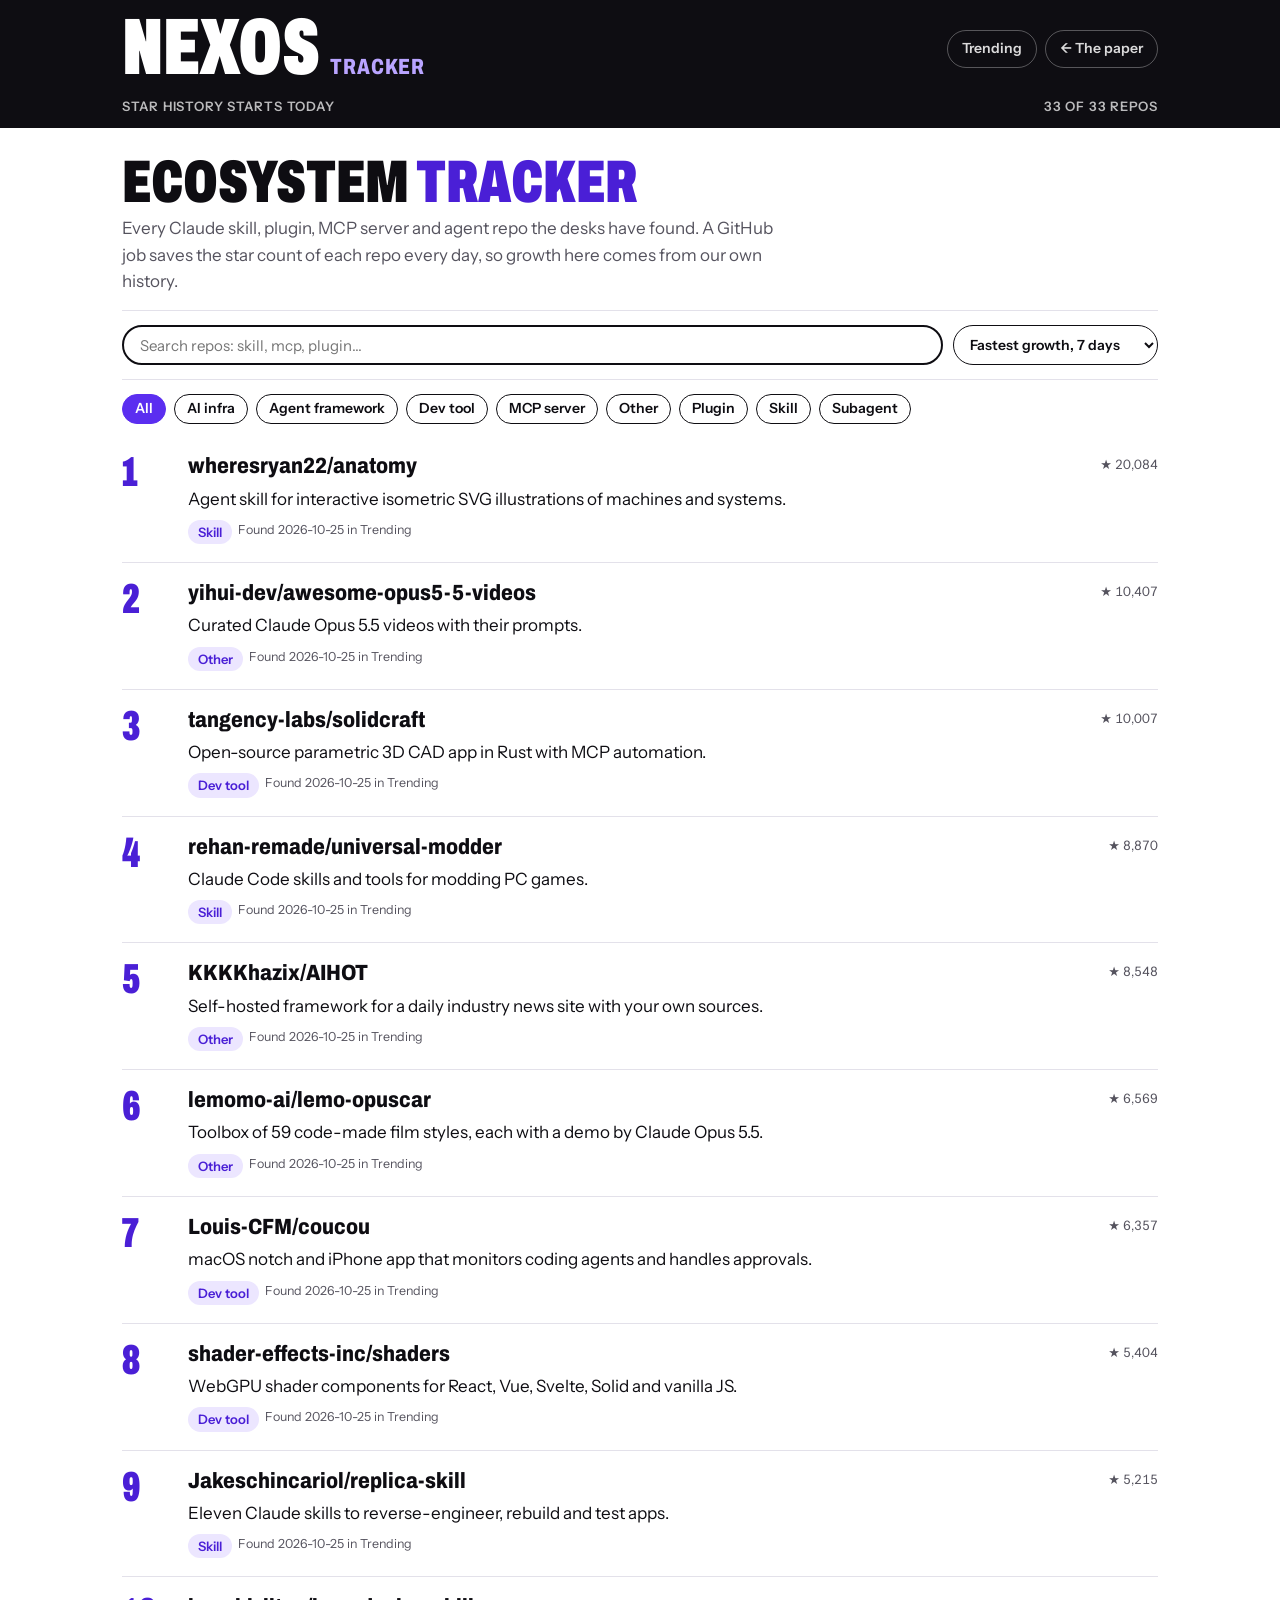
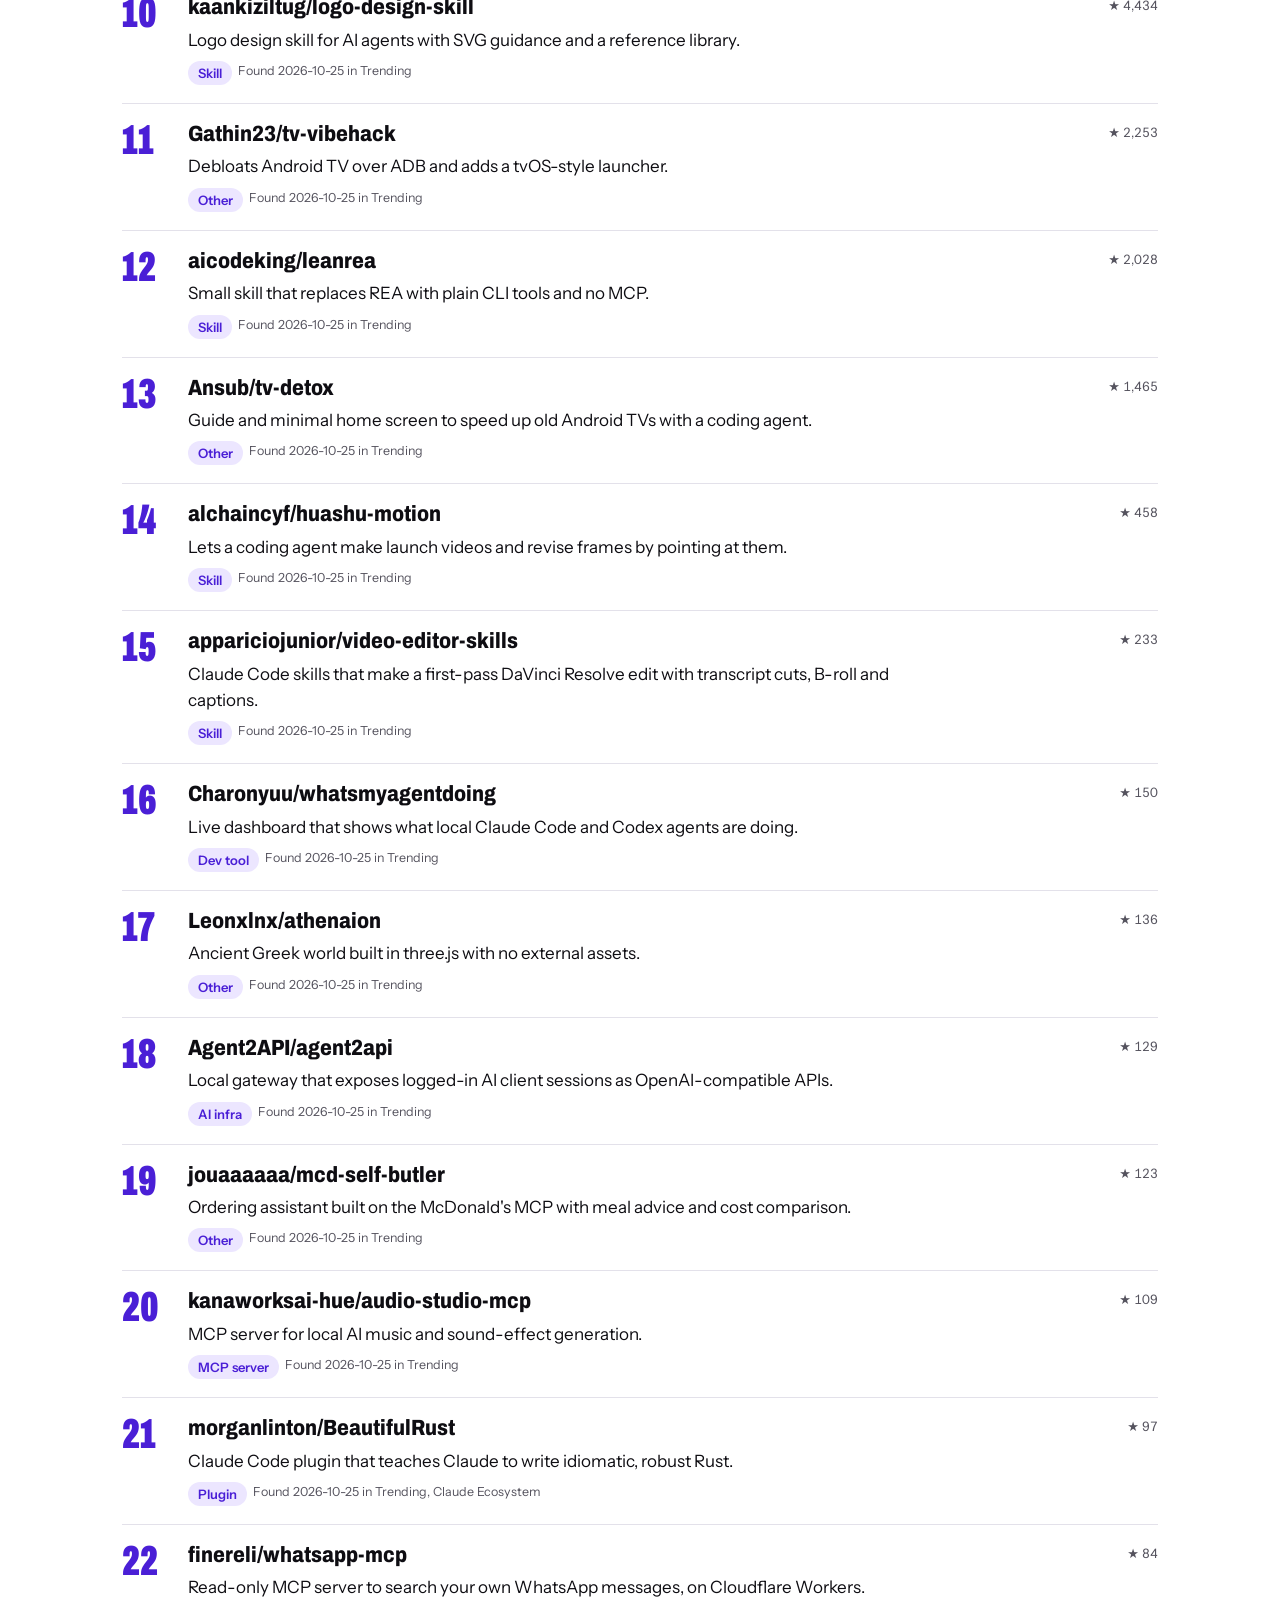
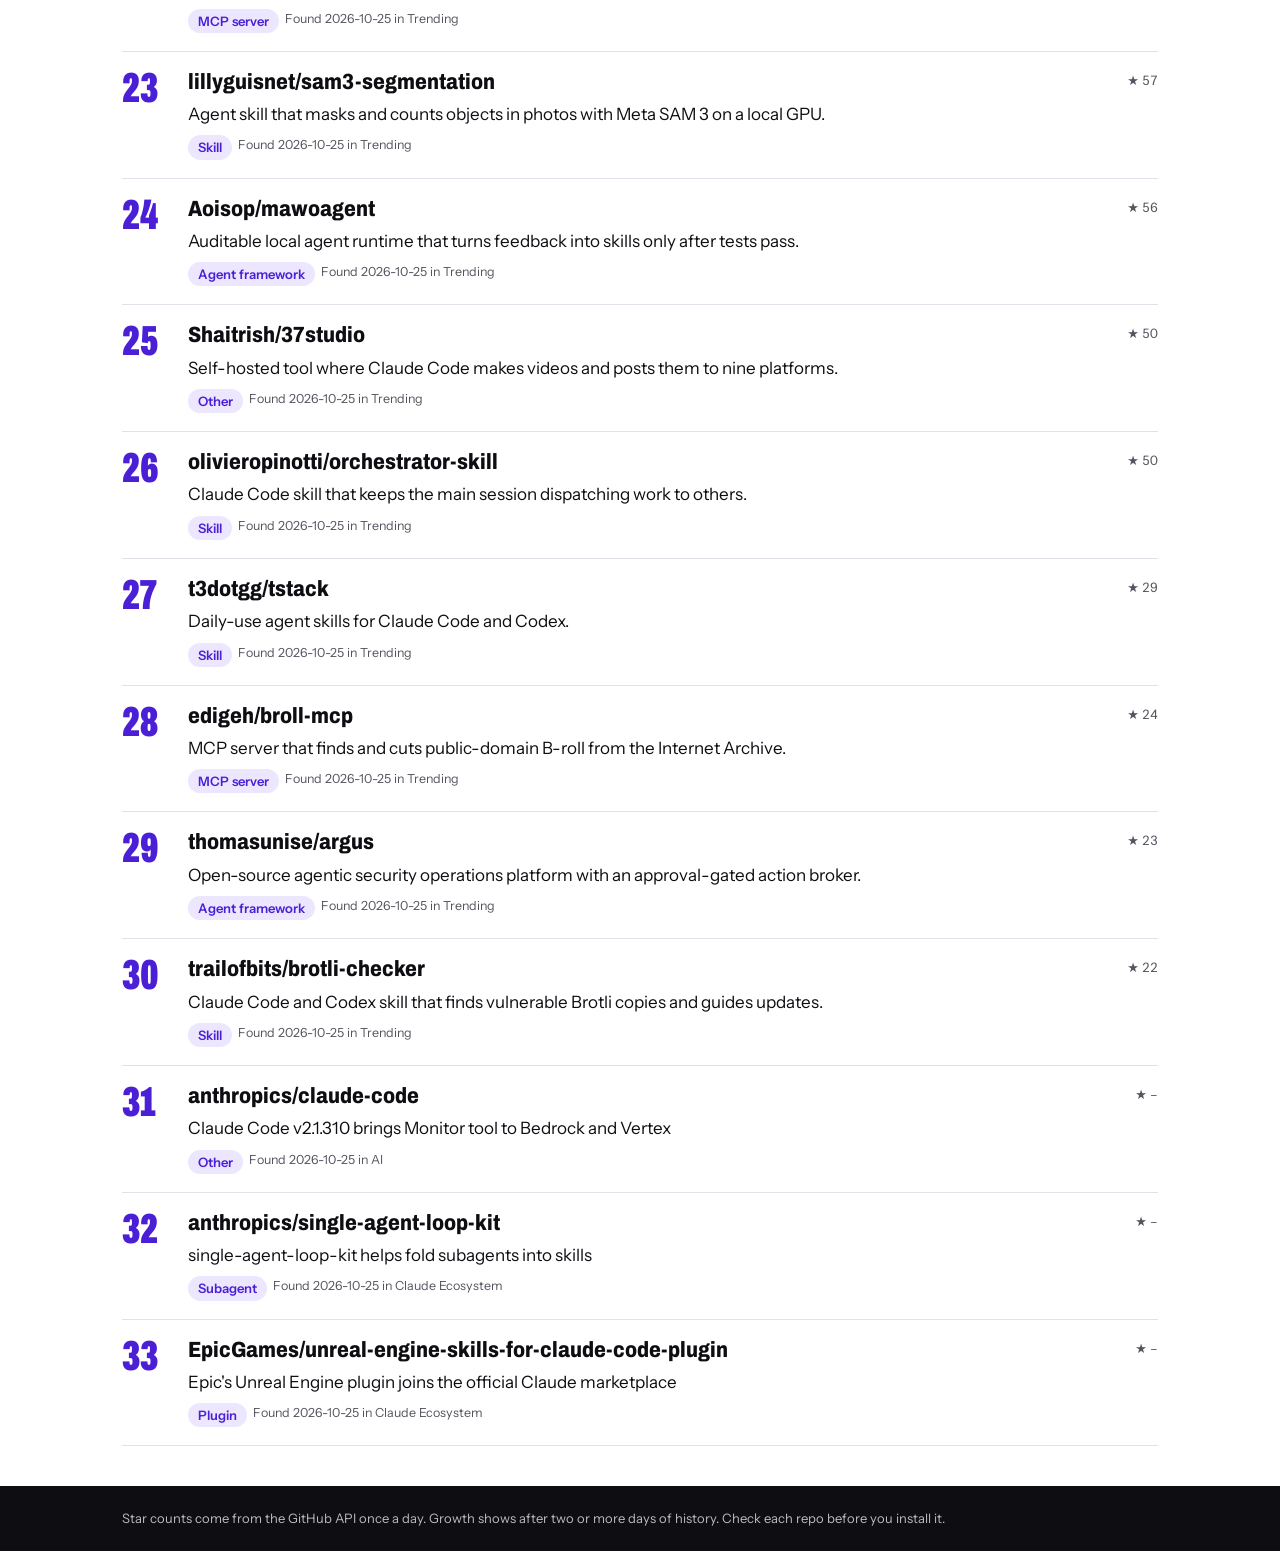
==== tracker.html @ 06741f42 "Merged stories, audio briefing, star tracker and Week in review Co-Authored-By: Claude Opus 5.5 <nor" ====
<!doctype html>
<html lang="en">
<head>
<meta charset="utf-8">
<meta name="viewport" content="width=device-width,initial-scale=1,viewport-fit=cover">
<title>Ecosystem Tracker · The Nexos Daily</title>
<meta name="description" content="Every Claude skill, plugin, MCP server and agent repo the Nexos Daily desks have found, with star history.">
<link rel="preconnect" href="https://fonts.googleapis.com">
<link rel="preconnect" href="https://fonts.gstatic.com" crossorigin>
<link href="https://fonts.googleapis.com/css2?family=Archivo:wdth,wght@62..125,700..900&family=Instrument+Sans:wght@400;500;600;700&display=swap" rel="stylesheet">
<style>
:root{
  --bg:#ffffff;--bg-2:#f3f2f7;--ink:#0e0d12;--ink-2:#55535e;--line:#e3e1ea;--band:#0e0d12;--on-band:#ffffff;
  --purple:#5b2ef0;--purple-ink:#4a1fd6;--purple-soft:#ece6ff;--on-purple:#ffffff;--up:#0a7a3d;
  --f-display:"Archivo",Impact,"Arial Narrow",sans-serif;
  --f-text:"Instrument Sans",system-ui,-apple-system,"Segoe UI",sans-serif;
  color-scheme:light;
}
@media (prefers-color-scheme:dark){:root:not([data-theme="light"]){--bg:#0e0d12;--bg-2:#18171f;--ink:#f1f0f5;--ink-2:#a9a6b5;--line:#2a2833;--band:#000000;--purple:#6d44ff;--purple-ink:#b9a4ff;--purple-soft:#211a3d;--up:#4ad08a;color-scheme:dark}}
:root[data-theme="dark"]{--bg:#0e0d12;--bg-2:#18171f;--ink:#f1f0f5;--ink-2:#a9a6b5;--line:#2a2833;--band:#000000;--purple:#6d44ff;--purple-ink:#b9a4ff;--purple-soft:#211a3d;--up:#4ad08a;color-scheme:dark}
*,*::before,*::after{box-sizing:border-box}
body{margin:0;background:var(--bg);color:var(--ink);font-family:var(--f-text);font-size:17px;line-height:1.55;-webkit-font-smoothing:antialiased}
a{color:inherit}
button,select{font:inherit;color:inherit}
:focus-visible{outline:3px solid var(--purple);outline-offset:2px}
.wrap{max-width:1100px;margin:0 auto;padding-inline:clamp(16px,3vw,32px)}
.band{background:var(--band);color:var(--on-band)}
.top{display:flex;align-items:center;justify-content:space-between;gap:12px;flex-wrap:wrap;padding-block:calc(14px + env(safe-area-inset-top,0px)) 12px}
.word{display:flex;align-items:baseline;gap:10px;text-decoration:none;color:var(--on-band)}
.word b{font-family:var(--f-display);font-weight:900;font-stretch:62%;font-size:clamp(40px,8vw,80px);line-height:.85;text-transform:uppercase}
.word i{font-style:normal;font-family:var(--f-display);font-weight:800;font-stretch:75%;font-size:clamp(15px,2.2vw,22px);text-transform:uppercase;color:#b9a4ff;letter-spacing:.04em}
.back{color:rgba(255,255,255,.85);font-size:14px;font-weight:600;text-decoration:none;border:1px solid rgba(255,255,255,.3);border-radius:999px;padding:7px 14px}
.back:hover{background:#fff;color:#0e0d12}
.meta{display:flex;justify-content:space-between;flex-wrap:wrap;gap:6px 16px;padding-bottom:12px;font-size:13px;font-weight:600;letter-spacing:.06em;text-transform:uppercase;color:rgba(255,255,255,.72)}
.meta select{background:transparent;border:1px solid rgba(255,255,255,.3);border-radius:999px;color:#fff;padding:3px 10px;font-size:13px;font-weight:600}
.meta select option{color:#0e0d12}
.rail{position:sticky;top:0;z-index:5;background:var(--purple)}
.rail .wrap{display:flex;gap:4px;overflow-x:auto;scrollbar-width:none}
.tab{flex:none;height:48px;padding:0 16px;border:0;background:none;cursor:pointer;color:var(--on-purple);font-family:var(--f-display);font-weight:800;font-stretch:80%;font-size:17px;letter-spacing:.04em;text-transform:uppercase;border-bottom:4px solid transparent}
.tab[aria-selected="true"]{border-bottom-color:#fff}
.tab:hover{border-bottom-color:rgba(255,255,255,.5)}
h1{margin:26px 0 4px;font-family:var(--f-display);font-weight:900;font-stretch:66%;font-size:clamp(38px,6vw,60px);line-height:.95;text-transform:uppercase}
h1 span{color:var(--purple-ink)}
.lede{margin:0 0 16px;color:var(--ink-2);max-width:60ch}
.topics{display:flex;flex-wrap:wrap;align-items:center;gap:8px;padding:14px 0;border-top:1px solid var(--line);border-bottom:1px solid var(--line)}
.topics .lbl{font-family:var(--f-display);font-weight:900;font-stretch:70%;font-size:18px;text-transform:uppercase;color:var(--purple-ink);margin-right:4px}
.chip{display:inline-flex;align-items:center;height:30px;padding:0 12px;border:1.5px solid var(--ink);border-radius:999px;background:transparent;cursor:pointer;font-size:14px;font-weight:600;white-space:nowrap}
.chip[aria-pressed="true"]{background:var(--purple);border-color:var(--purple);color:var(--on-purple)}
.kinds{display:flex;flex-wrap:wrap;gap:8px;padding:14px 0 4px}
ol.list{list-style:none;margin:8px 0 40px;padding:0;counter-reset:n}
.repo{display:grid;grid-template-columns:52px minmax(0,1fr) auto;gap:4px 14px;align-items:start;padding:18px 0;border-bottom:1px solid var(--line);counter-increment:n}
.repo::before{content:counter(n);font-family:var(--f-display);font-weight:900;font-stretch:62%;font-size:42px;line-height:.9;color:var(--purple-ink)}
.repo h2{margin:0;font-family:var(--f-display);font-weight:800;font-stretch:85%;font-size:22px;line-height:1.15;word-break:break-word}
.repo h2 a{text-decoration:none}
.repo h2 a:hover{color:var(--purple-ink);text-decoration:underline}
.repo p{margin:6px 0 0;max-width:68ch}
.tags{display:flex;flex-wrap:wrap;gap:6px;margin-top:8px;font-size:13px;color:var(--ink-2)}
.tag{background:var(--bg-2);border-radius:999px;padding:2px 10px;font-weight:600}
.tag.kind{background:var(--purple-soft);color:var(--purple-ink)}
.nums{text-align:right;white-space:nowrap}
.gain{font-family:var(--f-display);font-weight:900;font-stretch:70%;font-size:24px;color:var(--up);font-variant-numeric:tabular-nums}
.stars{font-size:13px;color:var(--ink-2);font-variant-numeric:tabular-nums}
@media (max-width:560px){.repo{grid-template-columns:36px minmax(0,1fr)}.repo::before{font-size:32px}.nums{grid-column:2;text-align:left;display:flex;gap:10px;align-items:baseline}}
.spark{display:block;margin:6px 0 2px auto;color:var(--purple-ink)}
@media (max-width:560px){.spark{margin:0}}
.links{display:flex;gap:8px}
.empty{padding:56px 0;text-align:center;color:var(--ink-2)}
.empty h2{margin:0 0 6px;font-family:var(--f-display);font-weight:900;font-stretch:70%;font-size:36px;text-transform:uppercase;color:var(--ink)}
footer{background:var(--band);color:rgba(255,255,255,.72);font-size:13px}
footer .wrap{padding-block:22px calc(22px + env(safe-area-inset-bottom,0px))}

.ctrl{display:flex;flex-wrap:wrap;gap:10px;align-items:center;padding:14px 0;border-top:1px solid var(--line);border-bottom:1px solid var(--line)}
.search{flex:1 1 220px;height:40px;padding:0 16px;border:2px solid var(--ink);border-radius:999px;background:var(--bg);color:var(--ink);font:15px var(--f-text)}
.search:focus{border-color:var(--purple);outline:none}
.sort{height:40px;border:1.5px solid var(--ink);border-radius:999px;background:var(--bg);padding:0 12px;font-weight:600;font-size:14px}
.repo .first{font-size:12.5px;color:var(--ink-2)}
.new{background:var(--purple);color:var(--on-purple);border-radius:999px;padding:1px 8px;font-size:11.5px;font-weight:700;letter-spacing:.04em;margin-left:6px;vertical-align:middle}
</style>
</head>
<body>
<header class="band">
  <div class="wrap top">
    <a class="word" href="./"><b>Nexos</b><i>Tracker</i></a>
    <span class="links"><a class="back" href="trending.html">Trending</a><a class="back" href="./">← The paper</a></span>
  </div>
  <div class="wrap meta"><span id="when">Loading</span><span id="count"></span></div>
</header>
<main class="wrap" id="main">
  <h1>Ecosystem <span>tracker</span></h1>
  <p class="lede">Every Claude skill, plugin, MCP server and agent repo the desks have found. A GitHub job saves the star count of each repo every day, so growth here comes from our own history.</p>
  <div class="ctrl"><label class="sr" for="q" style="position:absolute;left:-9999px">Search</label><input class="search" id="q" type="search" placeholder="Search repos: skill, mcp, plugin…"><select class="sort" id="sort" aria-label="Sort by"><option value="g7">Fastest growth, 7 days</option><option value="g30">Fastest growth, 30 days</option><option value="g1">Fastest growth, 1 day</option><option value="stars">Most stars</option><option value="new">Newest found</option></select></div>
  <div class="kinds" id="kinds"></div>
  <ol class="list" id="list"><li class="empty"><h2>Loading</h2></li></ol>
</main>
<footer><div class="wrap">Star counts come from the GitHub API once a day. Growth shows after two or more days of history. Check each repo before you install it.</div></footer>
<script>
const $ = id => document.getElementById(id);
const esc = s => String(s == null ? "" : s).replace(/[&<>"]/g, c => ({ "&": "&amp;", "<": "&lt;", ">": "&gt;", '"': "&quot;" }[c]));
const num = n => typeof n === "number" ? n.toLocaleString("en-IN") : "–";
const S = { rows: [], kind: null, q: "", sort: "g7", updated: "" };
function growth(s, days) { if (s.length < 2) return null; const last = s[s.length - 1]; const cut = new Date(new Date(last[0] + "T00:00:00Z") - days * 864e5).toISOString().slice(0, 10); const base = s.filter(x => x[0] <= cut).pop(); return base ? last[1] - base[1] : null; }
function spark(s) { s = s.slice(-30); if (s.length < 2) return ""; const v = s.map(x => x[1]), lo = Math.min(...v), hi = Math.max(...v), w = 96, h = 28;
  const pts = v.map((y, i) => `${(i / (v.length - 1) * w).toFixed(1)},${(h - 2 - (hi === lo ? 0.5 : (y - lo) / (hi - lo)) * (h - 4)).toFixed(1)}`).join(" ");
  return `<svg class="spark" viewBox="0 0 ${w} ${h}" width="${w}" height="${h}" role="img" aria-label="Stars over the last ${s.length} days"><polyline points="${pts}" fill="none" stroke="currentColor" stroke-width="2" stroke-linejoin="round" stroke-linecap="round"/></svg>`; }
function render() {
  const kinds = [...new Set(S.rows.map(r => r.kind).filter(Boolean))].sort();
  $("kinds").innerHTML = kinds.length > 1 ? ["All"].concat(kinds).map(k => `<button type="button" class="chip" data-k="${esc(k)}" aria-pressed="${(k === "All" && !S.kind) || k === S.kind}">${esc(k)}</button>`).join("") : "";
  const ws = S.q.toLowerCase().split(/\s+/).filter(Boolean);
  const key = r => S.sort === "stars" ? (r.stars ?? -1) : S.sort === "new" ? r.first : (r[S.sort] ?? -1e9);
  const list = S.rows.filter(r => (!S.kind || r.kind === S.kind) && ws.every(w => `${r.repo} ${r.description} ${r.kind}`.toLowerCase().includes(w)))
    .sort((a, b) => { const x = key(a), y = key(b); return x < y ? 1 : x > y ? -1 : (b.stars || 0) - (a.stars || 0); });
  $("count").textContent = `${list.length} of ${S.rows.length} repos`;
  const week = new Date(Date.now() - 7 * 864e5).toISOString().slice(0, 10);
  $("list").innerHTML = list.length ? list.slice(0, 200).map(r => `<li class="repo"><div><h2><a href="${esc(r.url)}" target="_blank" rel="noopener noreferrer">${esc(r.repo)}</a>${r.first >= week ? `<span class="new">NEW</span>` : ""}</h2>${r.description ? `<p>${esc(r.description)}</p>` : ""}
      <div class="tags">${r.kind ? `<span class="tag kind">${esc(r.kind)}</span>` : ""}${r.language ? `<span class="tag">${esc(r.language)}</span>` : ""}<span class="first">Found ${esc(r.first)}${r.seen.length ? " in " + esc(r.seen.join(", ")) : ""}</span></div></div>
      <div class="nums">${r.g7 != null ? `<div class="gain">+${num(r.g7)}</div><div class="stars">7 days</div>` : ""}<div class="stars">★ ${num(r.stars)}</div>${spark(r.s)}${r.g30 != null ? `<div class="stars">+${num(r.g30)} in 30 days</div>` : ""}</div></li>`).join("")
    : `<li class="empty"><h2>Nothing here</h2><p>No repo matches.</p></li>`;
}
document.addEventListener("click", e => { const k = e.target.closest && e.target.closest("[data-k]"); if (k) { S.kind = k.dataset.k === "All" ? null : k.dataset.k; render(); } });
$("q").addEventListener("input", e => { S.q = e.target.value; render(); });
$("sort").addEventListener("change", e => { S.sort = e.target.value; render(); });
(async function boot() {
  let hist = {}, tracked = {};
  try { const h = await (await fetch("stars/history.json", { cache: "no-cache" })).json(); hist = h.repos || {}; S.updated = h.updated || ""; } catch (e) {}
  try { tracked = (await (await fetch("stars/tracked.json", { cache: "no-cache" })).json()).repos || {}; } catch (e) {}
  S.rows = [...new Set(Object.keys(tracked).concat(Object.keys(hist)))].map(repo => { const h = hist[repo] || {}, t = tracked[repo] || {};
    const s = Object.entries(Object.assign({}, t.reported || {}, h.s || {})).sort((a, b) => a[0].localeCompare(b[0]));
    return { repo, url: h.url || `https://github.com/${repo}`, description: h.description || t.description || "", kind: h.kind || t.kind || "Other", language: h.language || "", first: t.first_seen || h.first_seen || "", seen: t.seen_in || h.seen_in || [], gone: !!h.gone, s, stars: s.length ? s[s.length - 1][1] : null, g1: growth(s, 1), g7: growth(s, 7), g30: growth(s, 30) }; }).filter(r => !r.gone);
  $("when").textContent = S.updated ? `Stars updated ${S.updated}` : "Star history starts today";
  render();
})();
</script>
</body>
</html>
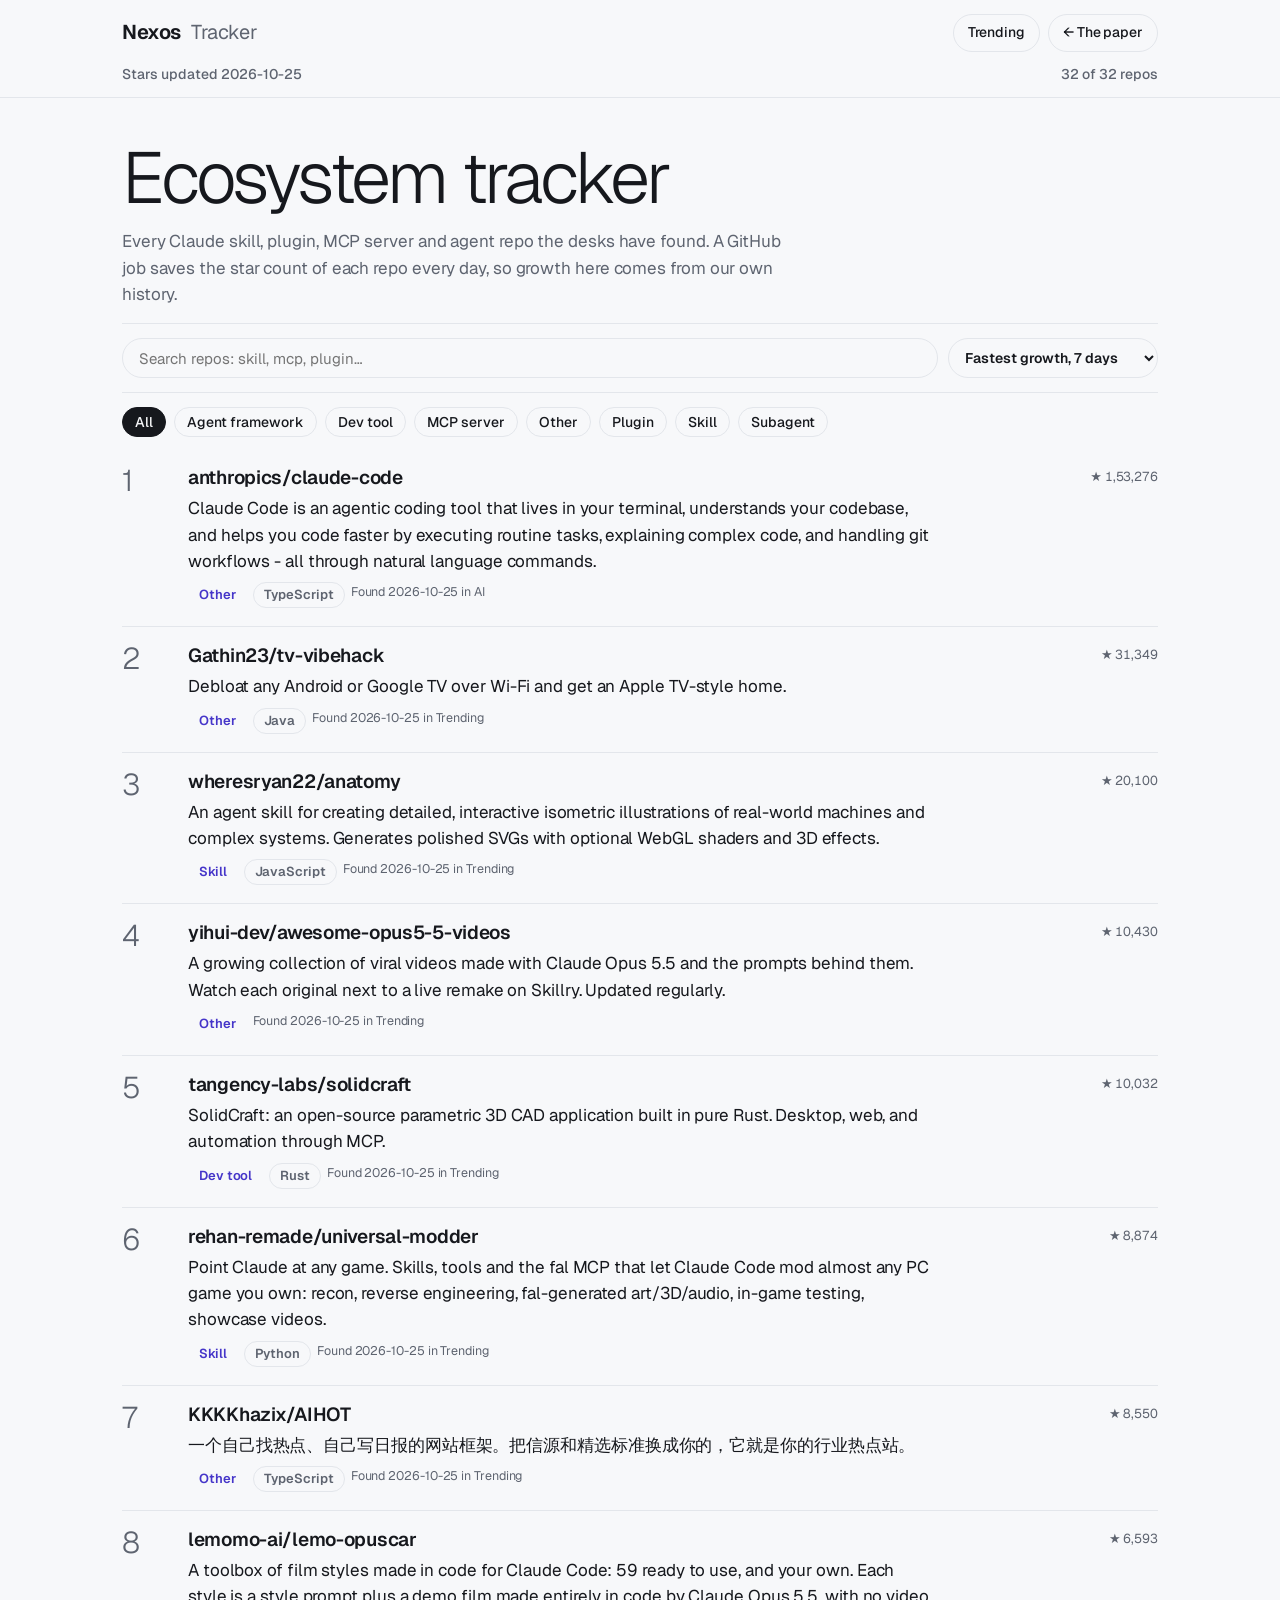
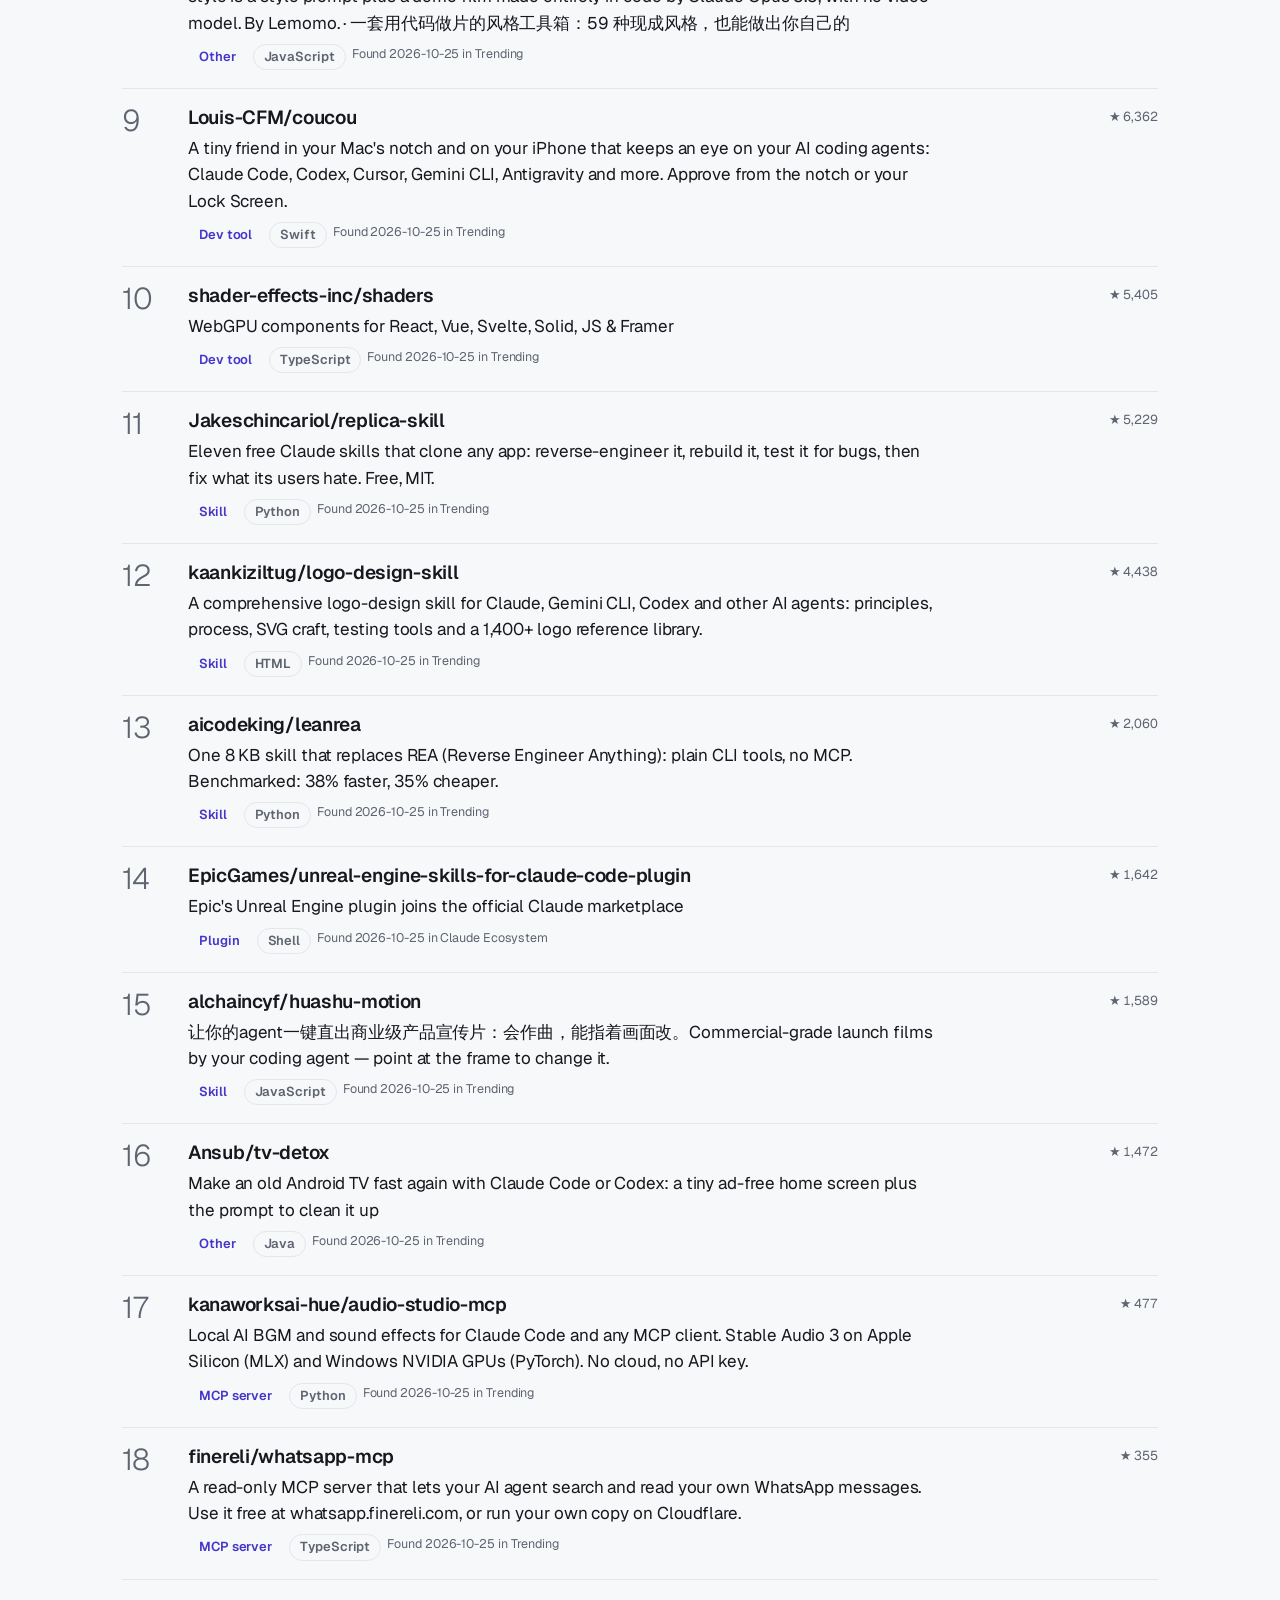
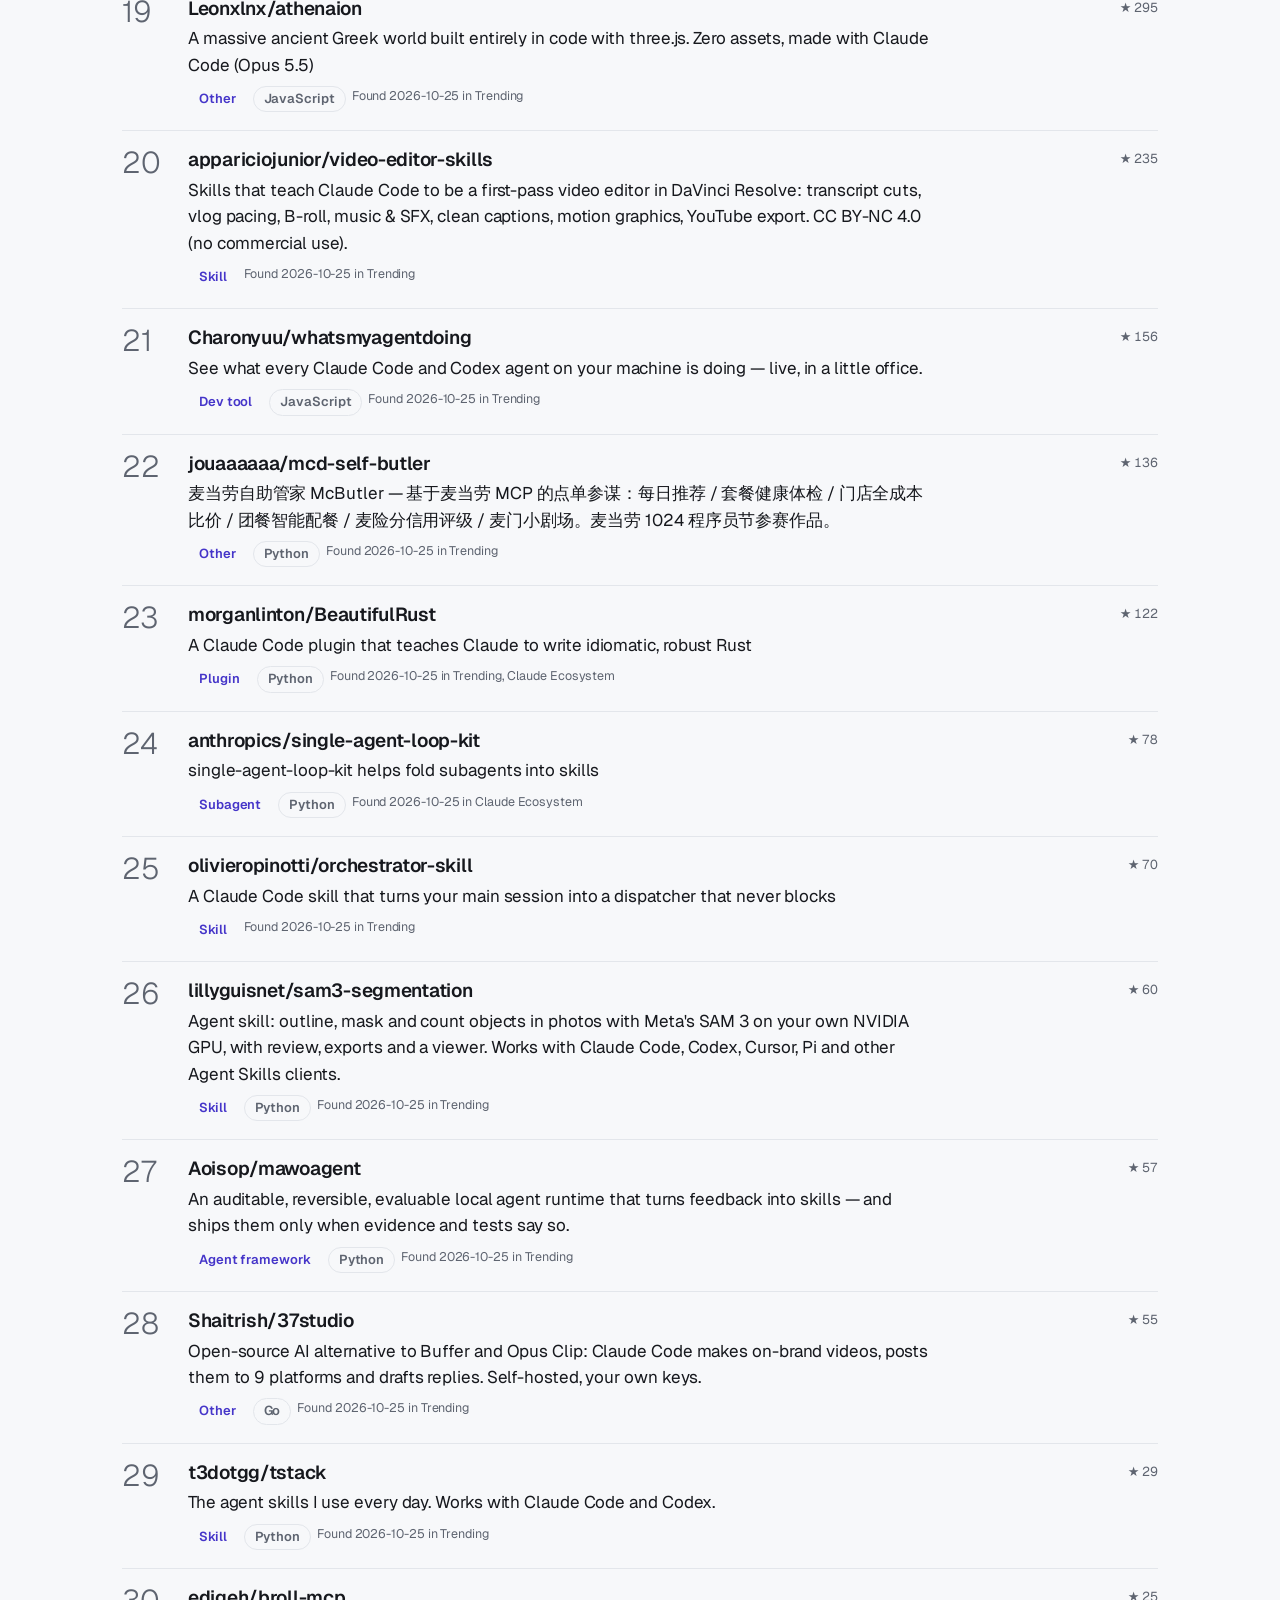
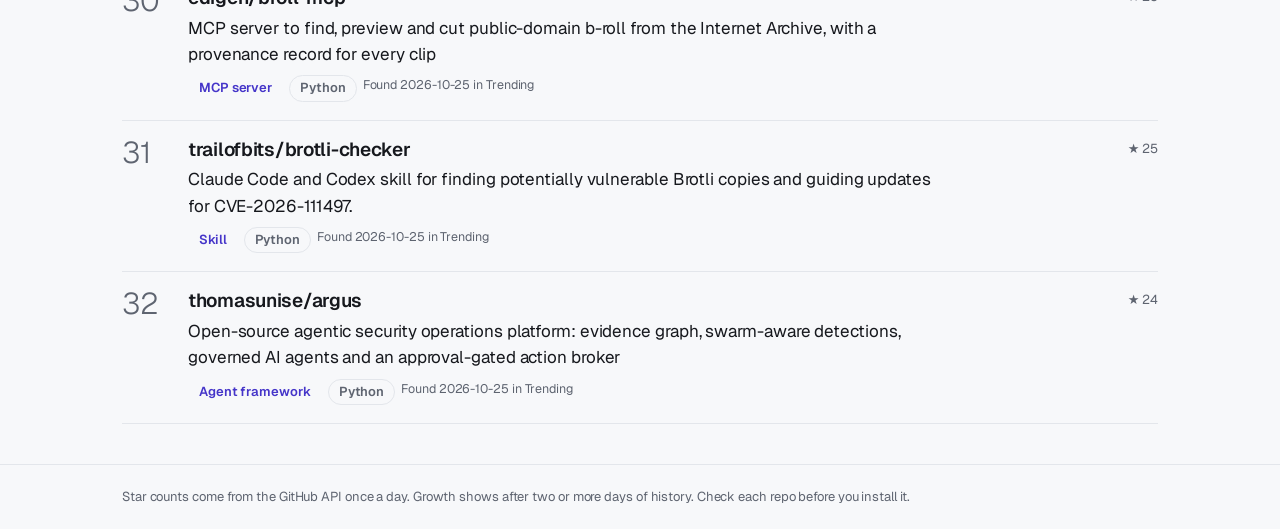
==== commit 3495f8fc: "Add Minimal design (default) with a switch to the Magazine design Co-Authored-By: Claude Opus 5.5 <n" ====
--- a/tracker.html
+++ b/tracker.html
@@ -7,7 +7,8 @@
 <meta name="description" content="Every Claude skill, plugin, MCP server and agent repo the Nexos Daily desks have found, with star history.">
 <link rel="preconnect" href="https://fonts.googleapis.com">
 <link rel="preconnect" href="https://fonts.gstatic.com" crossorigin>
-<link href="https://fonts.googleapis.com/css2?family=Archivo:wdth,wght@62..125,700..900&family=Instrument+Sans:wght@400;500;600;700&display=swap" rel="stylesheet">
+<link href="https://fonts.googleapis.com/css2?family=Archivo:wdth,wght@62..125,700..900&family=Instrument+Sans:wght@400;500;600;700&family=Geist:wght@300..700&display=swap" rel="stylesheet">
+<script>try{var s=localStorage.getItem("nx-style");document.documentElement.dataset.style=(s==="magazine")?"magazine":"minimal"}catch(e){document.documentElement.dataset.style="minimal"}</script>
 <style>
 :root{
   --bg:#ffffff;--bg-2:#f3f2f7;--ink:#0e0d12;--ink-2:#55535e;--line:#e3e1ea;--band:#0e0d12;--on-band:#ffffff;
@@ -76,6 +77,7 @@
 .repo .first{font-size:12.5px;color:var(--ink-2)}
 .new{background:var(--purple);color:var(--on-purple);border-radius:999px;padding:1px 8px;font-size:11.5px;font-weight:700;letter-spacing:.04em;margin-left:6px;vertical-align:middle}
 </style>
+<link rel="stylesheet" href="min.css">
 </head>
 <body>
 <header class="band">
--- a/min.css
+++ b/min.css
@@ -0,0 +1,42 @@
+/* Minimal design for the Trending, Tracker and Week pages. Active when <html data-style="minimal">. */
+:root[data-style="minimal"]{--bg:#F7F8FA;--bg-2:#EEF0F3;--ink:#16181D;--ink-2:#5E6470;--line:#E3E6EB;--band:#F7F8FA;--on-band:#16181D;--purple:#5141D9;--purple-ink:#4535C9;--purple-soft:#ECEAFB;--on-purple:#fff;--up:#14804A;--f-text:"Geist",system-ui,-apple-system,"Segoe UI",sans-serif;--f-display:"Geist",system-ui,sans-serif}
+@media (prefers-color-scheme:dark){:root[data-style="minimal"]:not([data-theme="light"]){--bg:#0F1115;--bg-2:#171A20;--ink:#E7E9ED;--ink-2:#9AA1AD;--line:#262A31;--band:#0F1115;--on-band:#E7E9ED;--purple:#A99DFF;--purple-ink:#B9AFFF;--purple-soft:#1D1B33;--on-purple:#0F1115;--up:#5AD08F}}
+:root[data-style="minimal"] body{letter-spacing:-.005em}
+:root[data-style="minimal"] .band{border-bottom:1px solid var(--line)}
+:root[data-style="minimal"] footer{border-top:1px solid var(--line);color:var(--ink-2)}
+:root[data-style="minimal"] .word b{font-size:20px;font-weight:650;font-stretch:100%;letter-spacing:-.02em;text-transform:none;line-height:1}
+:root[data-style="minimal"] .word i{font-size:20px;font-weight:400;font-stretch:100%;letter-spacing:-.02em;text-transform:none;color:var(--ink-2)}
+:root[data-style="minimal"] .back{color:var(--ink);border-color:var(--line);font-weight:500}
+:root[data-style="minimal"] .back:hover{background:var(--ink);color:var(--bg)}
+:root[data-style="minimal"] .meta{color:var(--ink-2);text-transform:none;letter-spacing:0;font-weight:500;font-size:14px}
+:root[data-style="minimal"] .meta select{color:var(--ink);border-color:var(--line);background:var(--bg)}
+:root[data-style="minimal"] .rail{background:color-mix(in srgb,var(--bg) 88%,transparent);backdrop-filter:blur(10px);-webkit-backdrop-filter:blur(10px);border-bottom:1px solid var(--line)}
+:root[data-style="minimal"] .tab{color:var(--ink-2);font-family:var(--f-text);font-weight:500;font-stretch:100%;font-size:15px;letter-spacing:0;text-transform:none;border-bottom-width:2px}
+:root[data-style="minimal"] .tab[aria-selected="true"]{color:var(--ink);border-bottom-color:var(--purple)}
+:root[data-style="minimal"] .tab:hover{color:var(--ink);border-bottom-color:var(--line)}
+:root[data-style="minimal"] h1{font-weight:300;font-stretch:100%;text-transform:none;letter-spacing:-.045em;font-size:clamp(40px,7vw,72px);line-height:1;margin-top:44px}
+:root[data-style="minimal"] h1 span{color:inherit}
+:root[data-style="minimal"] .lede{margin-top:14px}
+:root[data-style="minimal"] .topics .lbl,:root[data-style="minimal"] h3.sh{font-family:var(--f-text);font-stretch:100%;text-transform:none;font-weight:600;letter-spacing:-.02em;color:var(--ink)}
+:root[data-style="minimal"] .topics .lbl{font-size:14px}
+:root[data-style="minimal"] h3.sh{font-size:22px;border-bottom:1px solid var(--ink);display:block}
+:root[data-style="minimal"] .chip{border:1px solid var(--line);font-weight:500}
+:root[data-style="minimal"] .chip[aria-pressed="true"]{background:var(--ink);border-color:var(--ink);color:var(--bg)}
+:root[data-style="minimal"] .repo::before,:root[data-style="minimal"] .story::before{font-family:var(--f-text);font-stretch:100%;font-weight:300;font-size:30px;color:var(--ink-2)}
+:root[data-style="minimal"] .repo h2,:root[data-style="minimal"] .story h4,:root[data-style="minimal"] .card h4{font-family:var(--f-text);font-stretch:100%;font-weight:600;letter-spacing:-.015em;font-size:19px}
+:root[data-style="minimal"] .gain{font-family:var(--f-text);font-stretch:100%;font-weight:600;font-size:20px}
+:root[data-style="minimal"] .tag{background:transparent;border:1px solid var(--line)}
+:root[data-style="minimal"] .tag.kind{border-color:transparent}
+:root[data-style="minimal"] .kick{text-transform:none;letter-spacing:0;font-weight:500;font-size:13.5px}
+:root[data-style="minimal"] .card{border-color:var(--line);border-radius:10px}
+:root[data-style="minimal"] .sotw{background:var(--bg-2);color:var(--ink);border:1px solid var(--line)}
+:root[data-style="minimal"] .sotw h4{font-family:var(--f-text);font-stretch:100%;font-weight:600;letter-spacing:-.03em;font-size:clamp(28px,4vw,40px)}
+:root[data-style="minimal"] .sotw a{color:var(--ink)}
+:root[data-style="minimal"] .sotw p{color:var(--ink-2)}
+:root[data-style="minimal"] .sotw .kick{color:var(--purple-ink)!important}
+:root[data-style="minimal"] .sotw code{background:var(--bg);color:var(--ink);border:1px solid var(--line)}
+:root[data-style="minimal"] .verdict{background:var(--ink);color:var(--bg)}
+:root[data-style="minimal"] .search,:root[data-style="minimal"] .sort{border:1px solid var(--line)}
+:root[data-style="minimal"] .empty h2{font-family:var(--f-text);font-stretch:100%;text-transform:none;font-weight:600;letter-spacing:-.02em}
+:root[data-style="minimal"] .new{background:var(--ink);color:var(--bg)}
+:root[data-style="minimal"] .sotw h4 a{text-decoration:none}
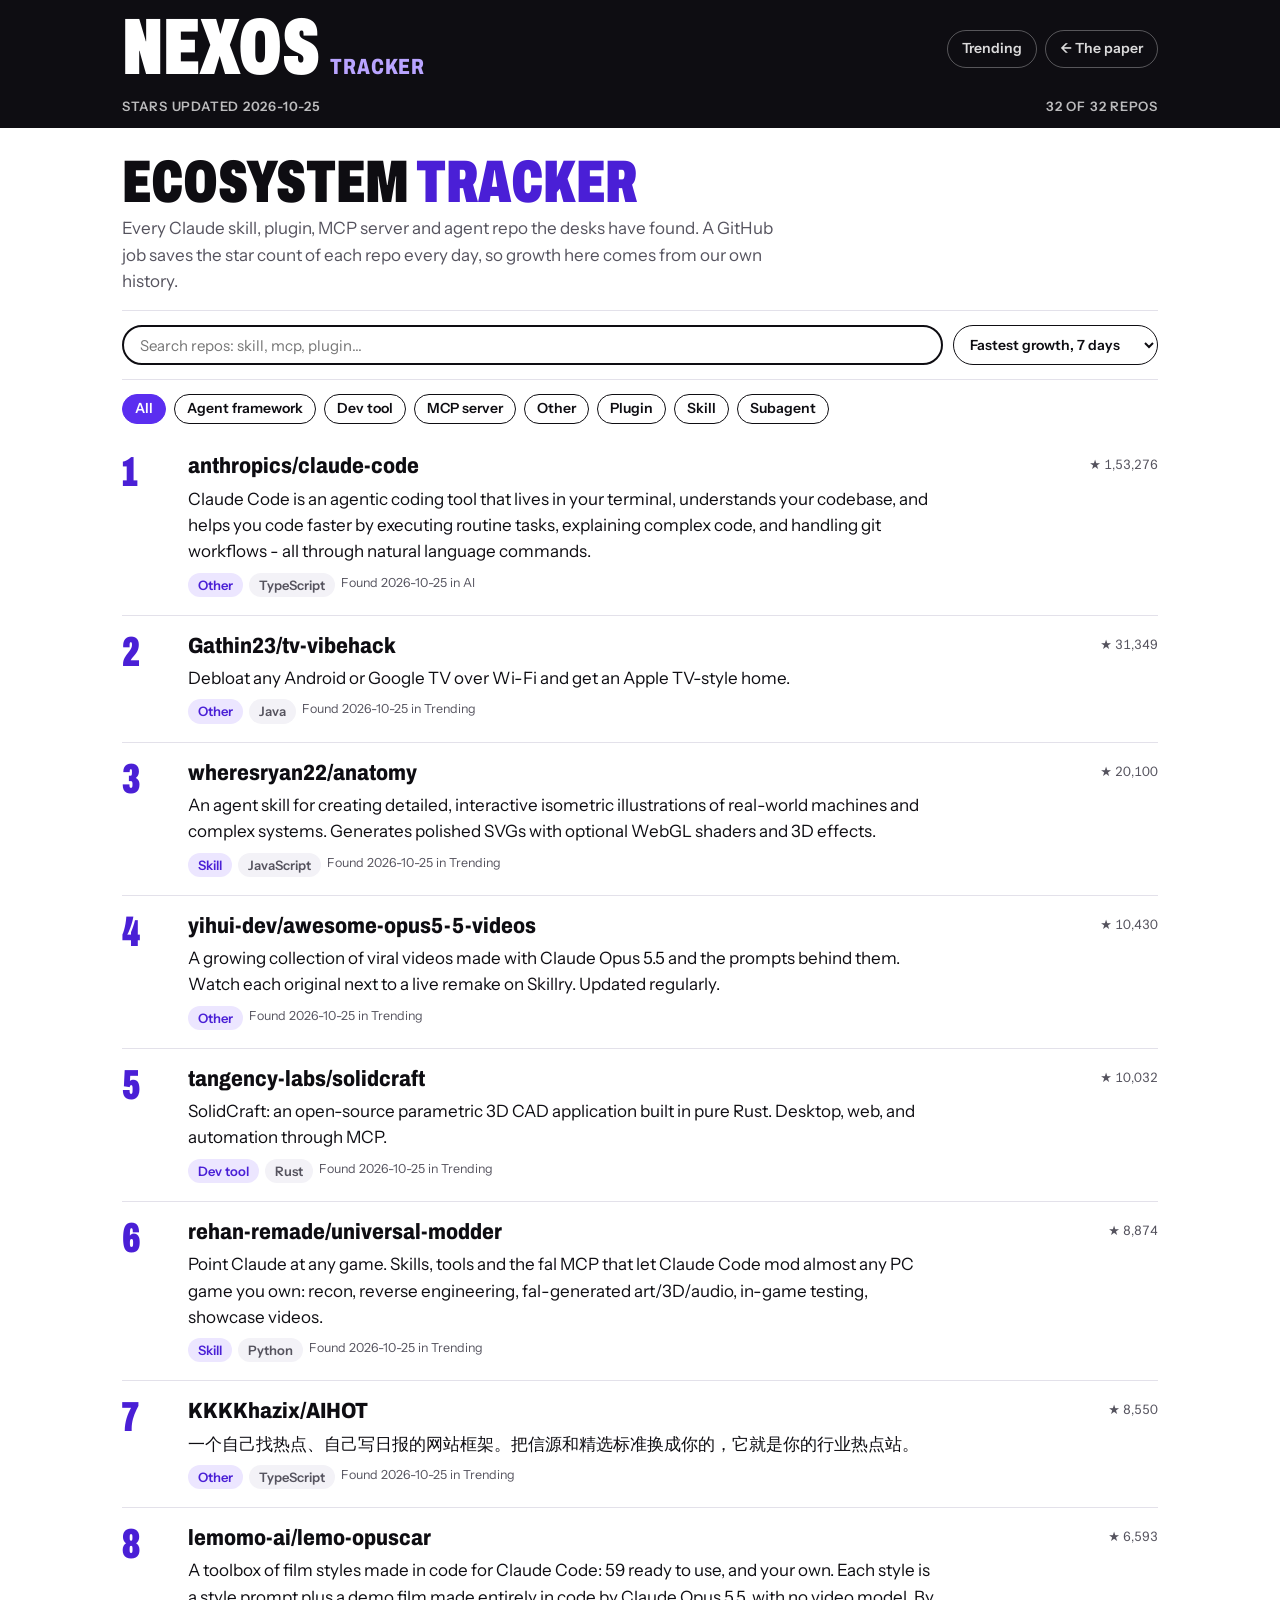
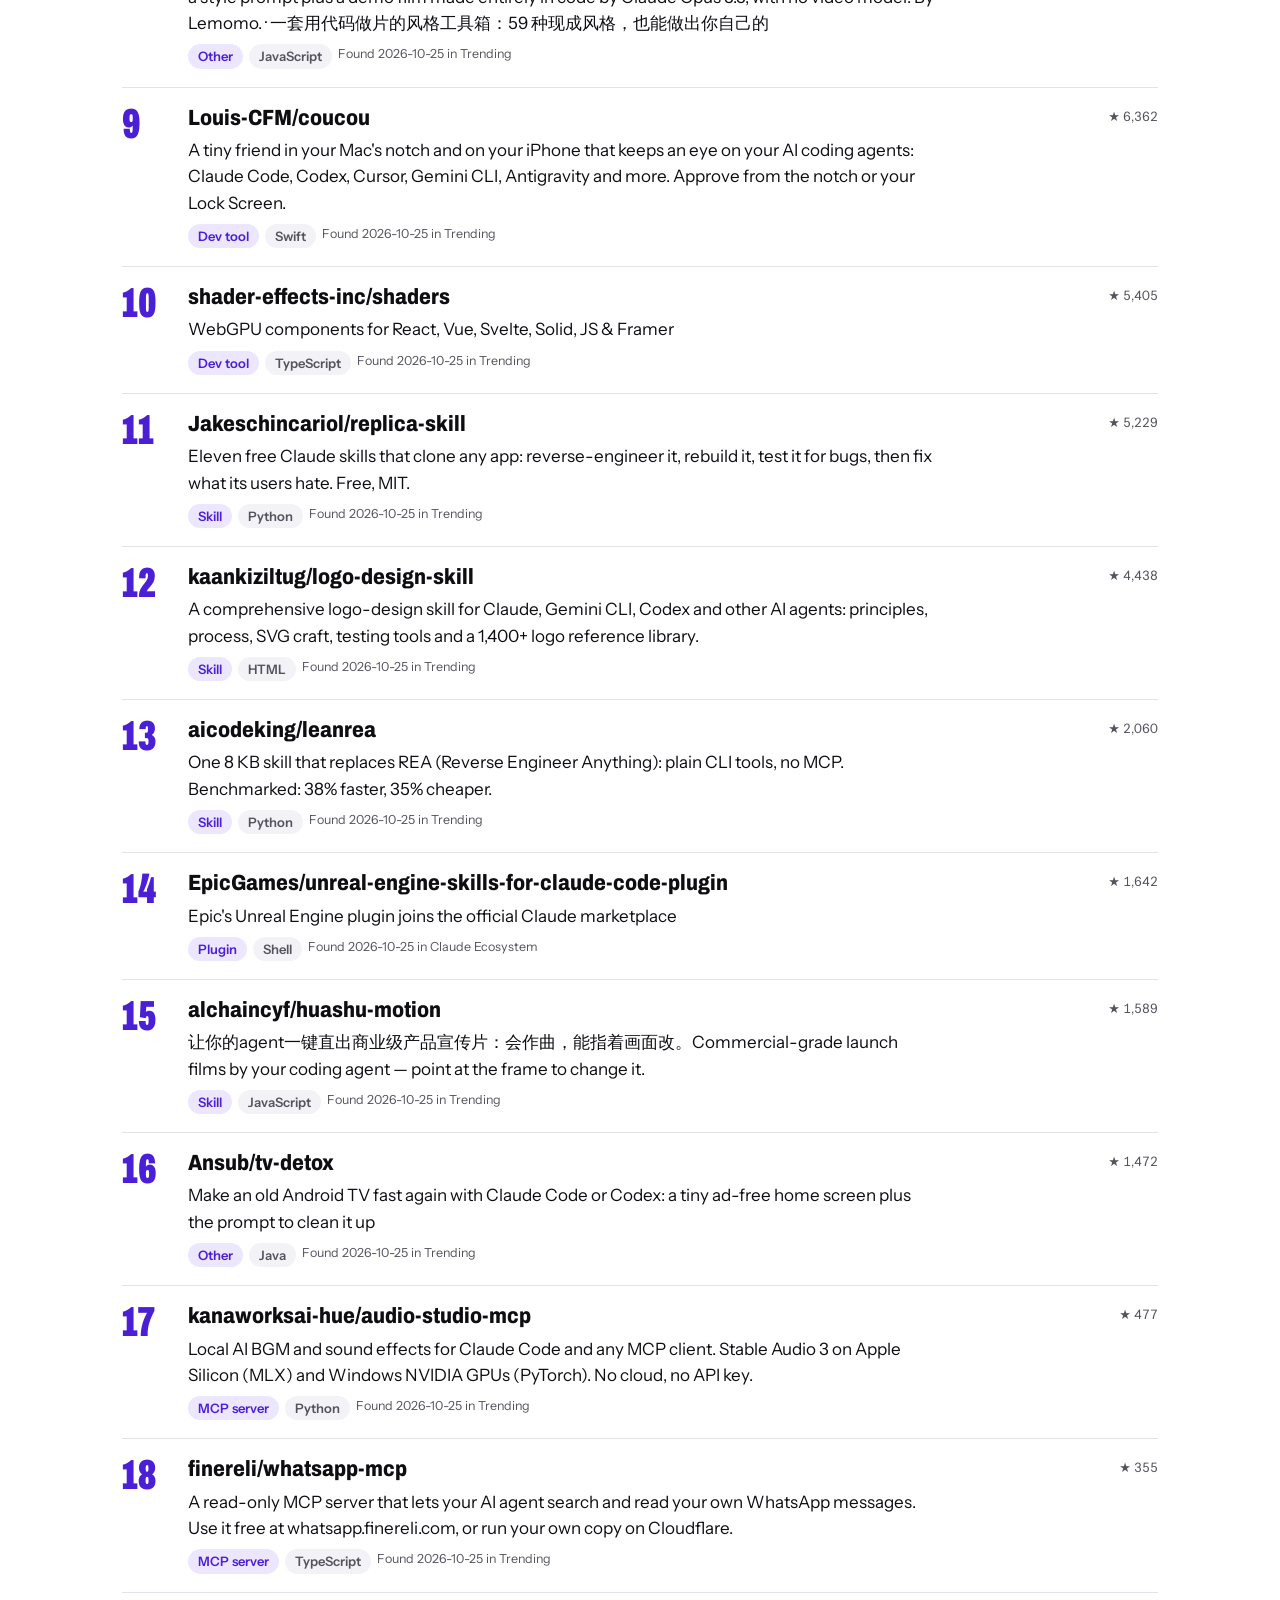
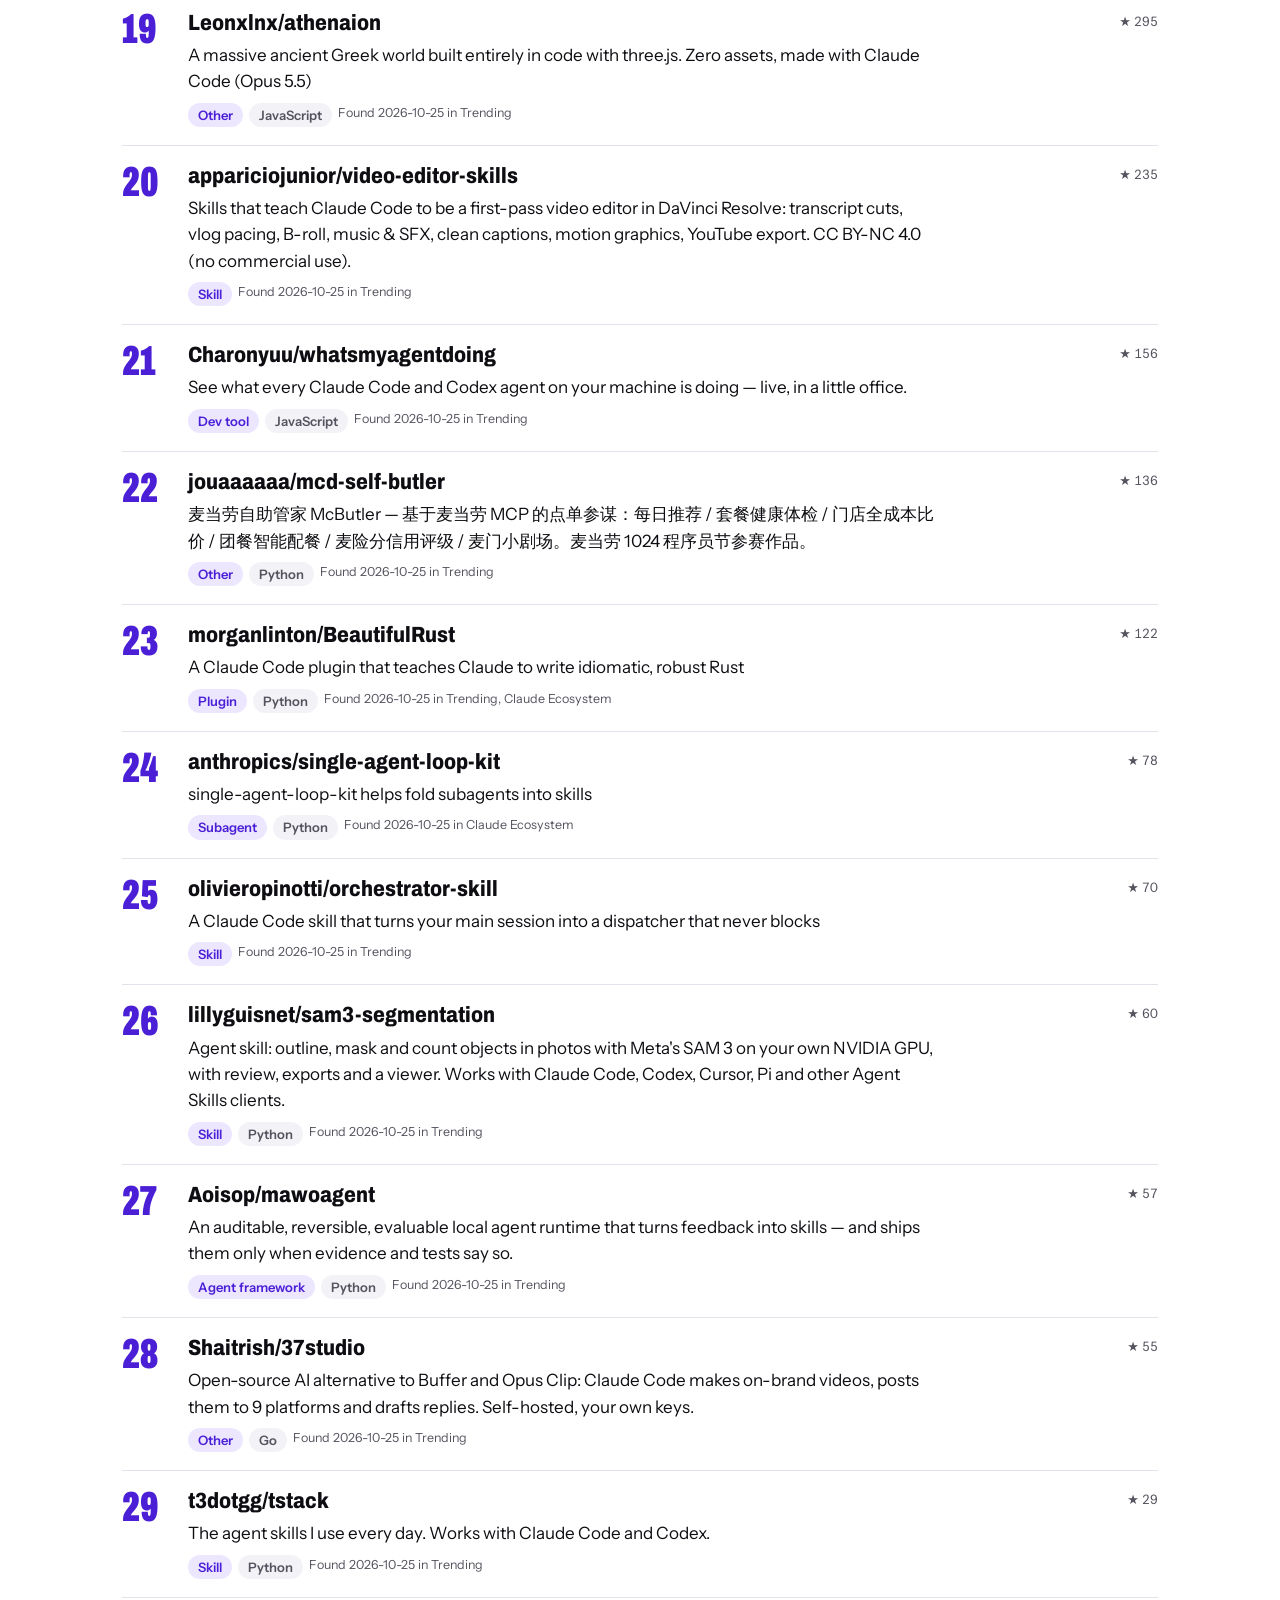
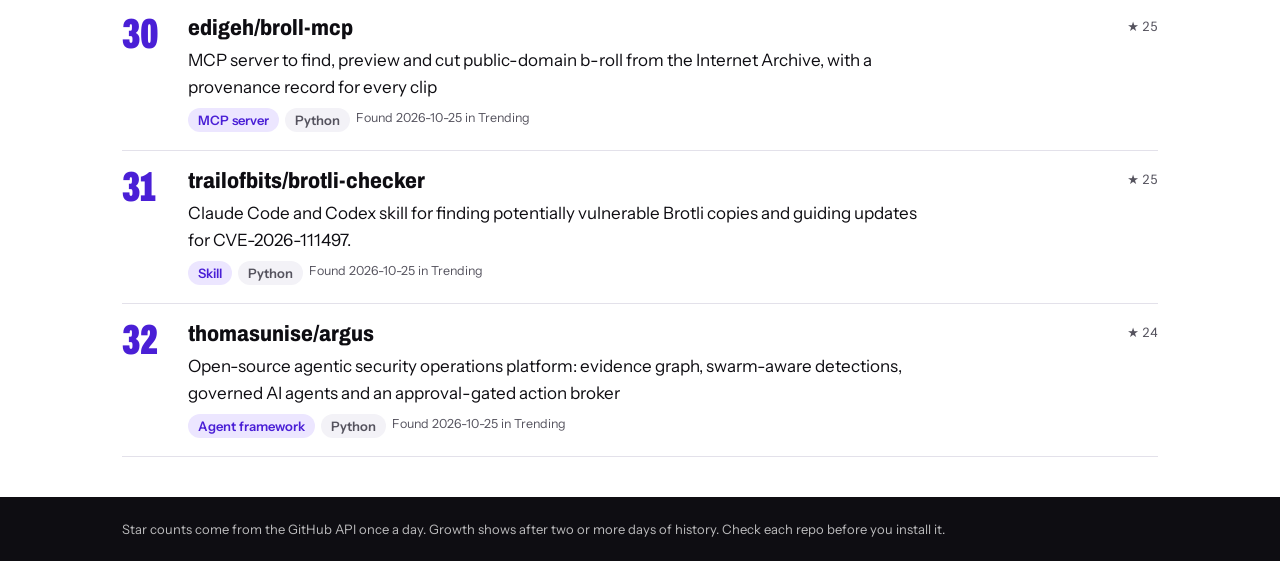
==== commit 39d02dad: "Make Magazine the default design; Minimal stays as an option Co-Authored-By: Claude Opus 5.5 <norepl" ====
--- a/tracker.html
+++ b/tracker.html
@@ -8,7 +8,7 @@
 <link rel="preconnect" href="https://fonts.googleapis.com">
 <link rel="preconnect" href="https://fonts.gstatic.com" crossorigin>
 <link href="https://fonts.googleapis.com/css2?family=Archivo:wdth,wght@62..125,700..900&family=Instrument+Sans:wght@400;500;600;700&family=Geist:wght@300..700&display=swap" rel="stylesheet">
-<script>try{var s=localStorage.getItem("nx-style");document.documentElement.dataset.style=(s==="magazine")?"magazine":"minimal"}catch(e){document.documentElement.dataset.style="minimal"}</script>
+<script>try{var s=localStorage.getItem("nx-style");document.documentElement.dataset.style=(s==="minimal")?"minimal":"magazine"}catch(e){document.documentElement.dataset.style="magazine"}</script>
 <style>
 :root{
   --bg:#ffffff;--bg-2:#f3f2f7;--ink:#0e0d12;--ink-2:#55535e;--line:#e3e1ea;--band:#0e0d12;--on-band:#ffffff;
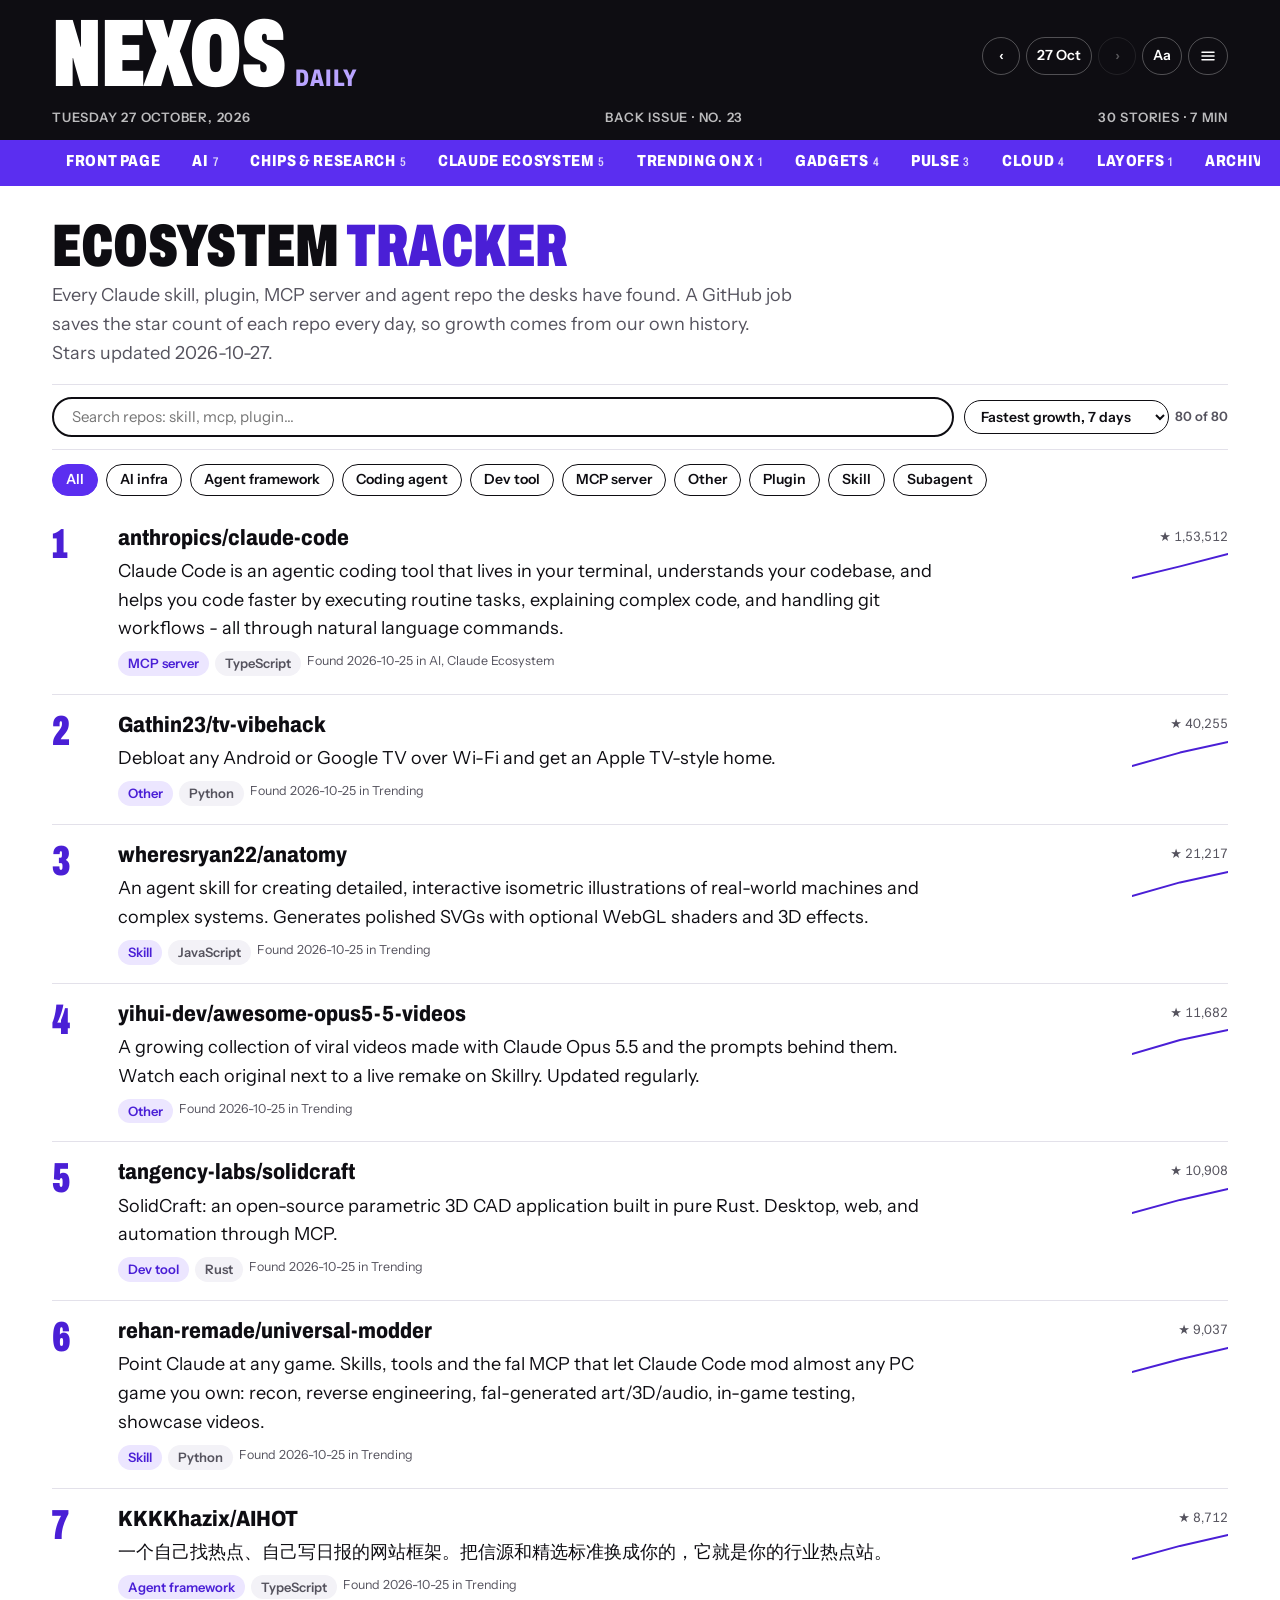
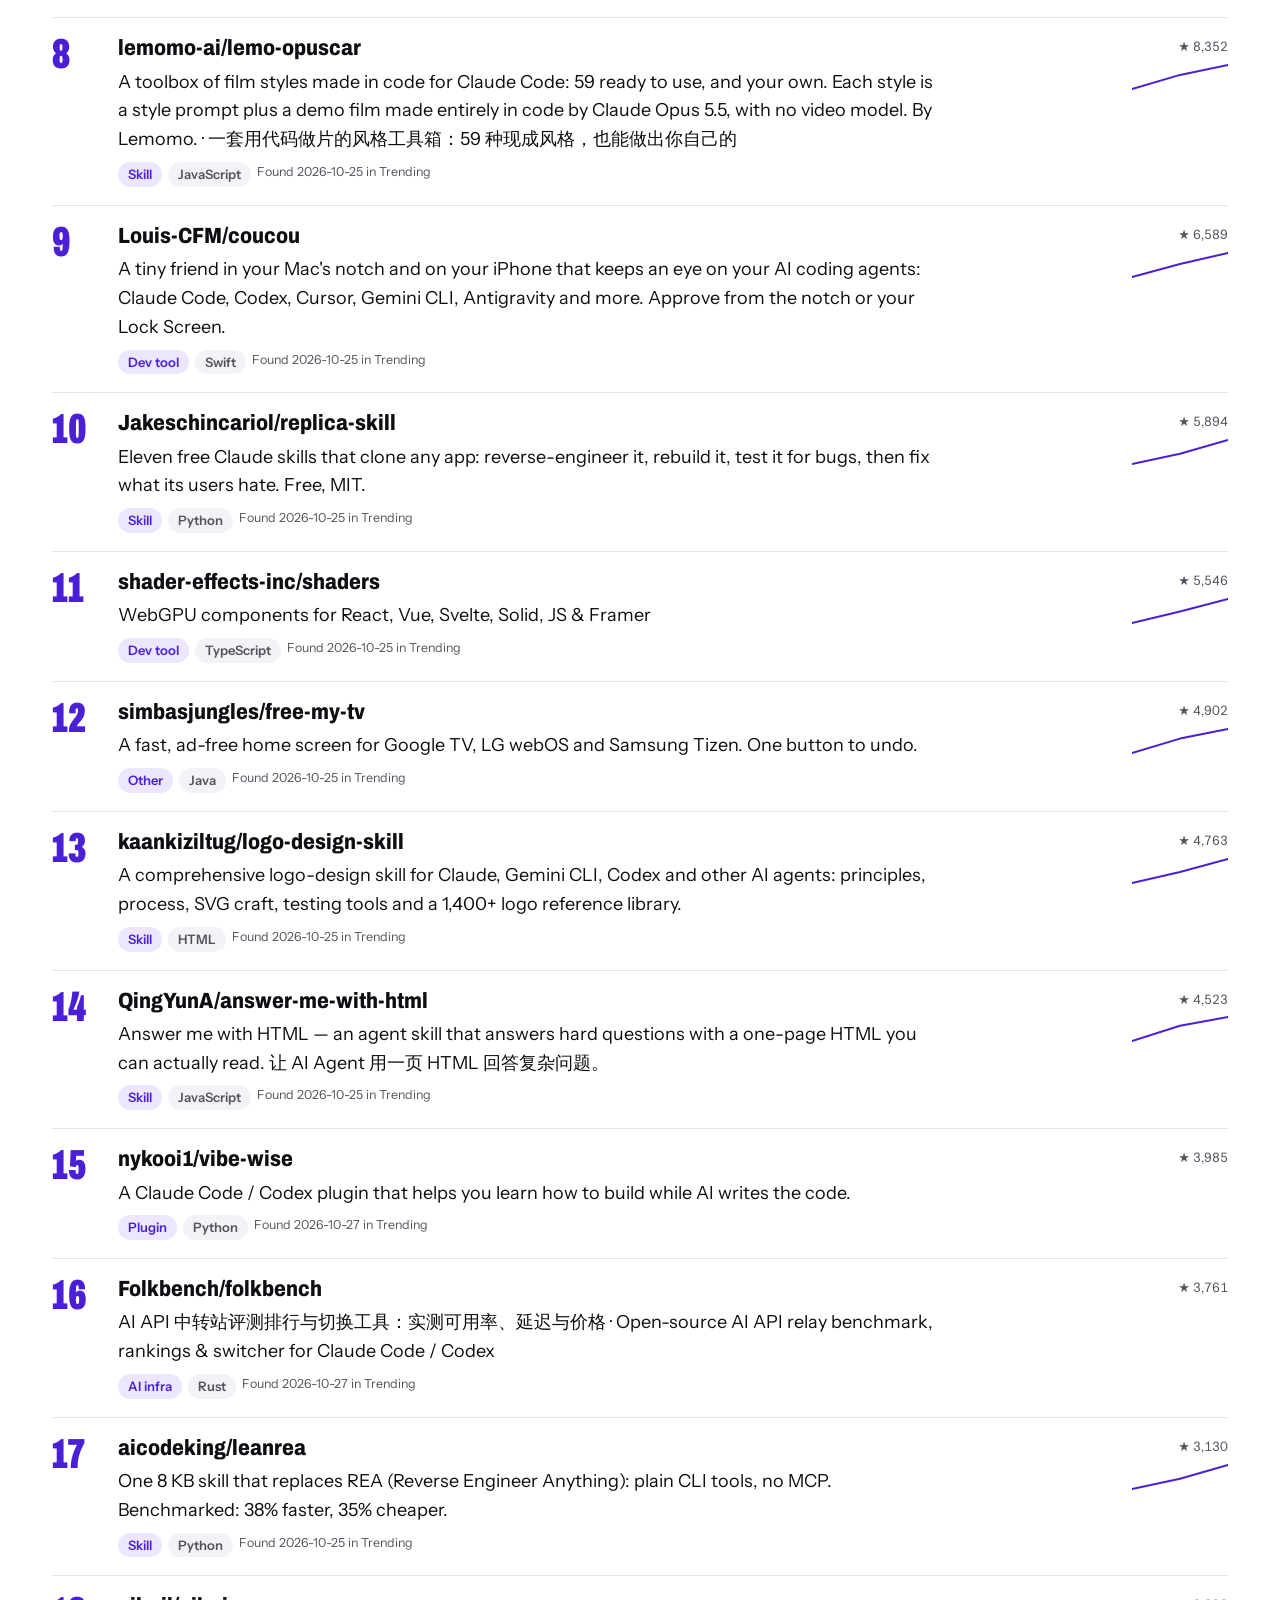
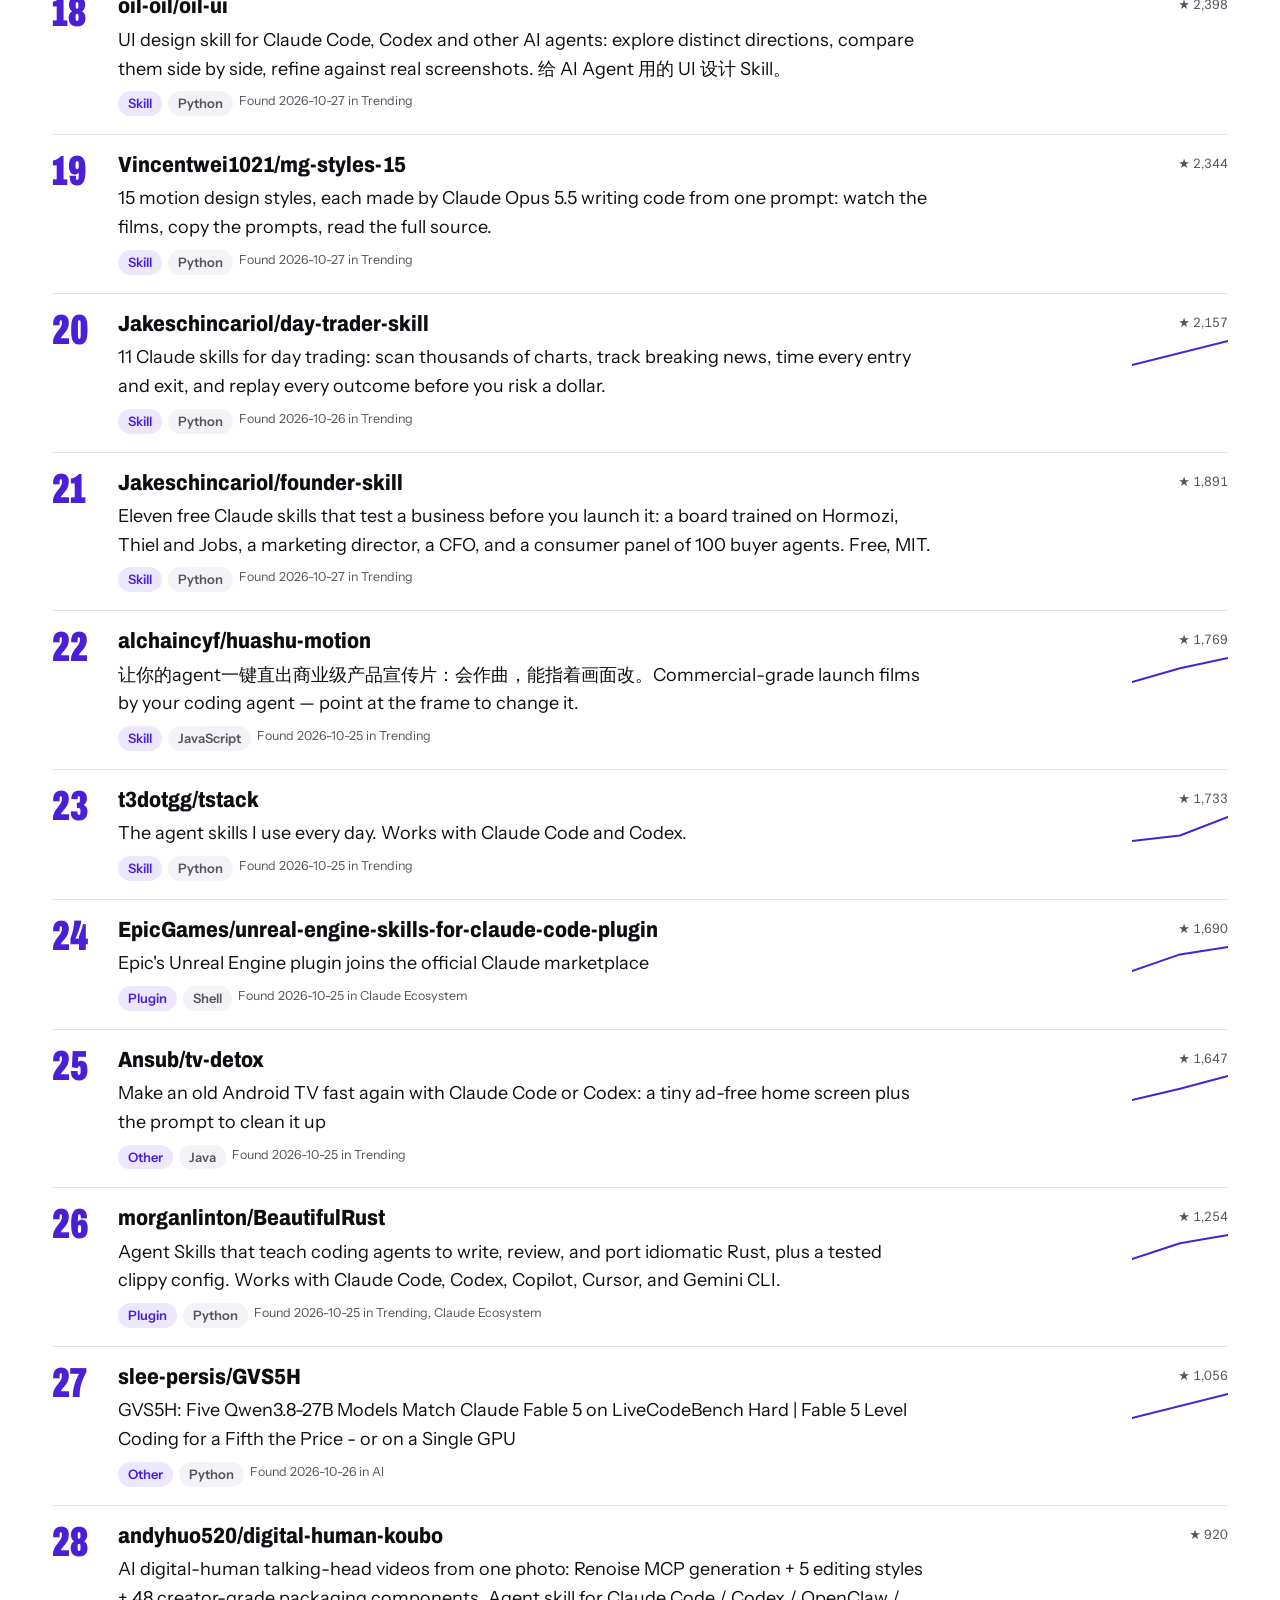
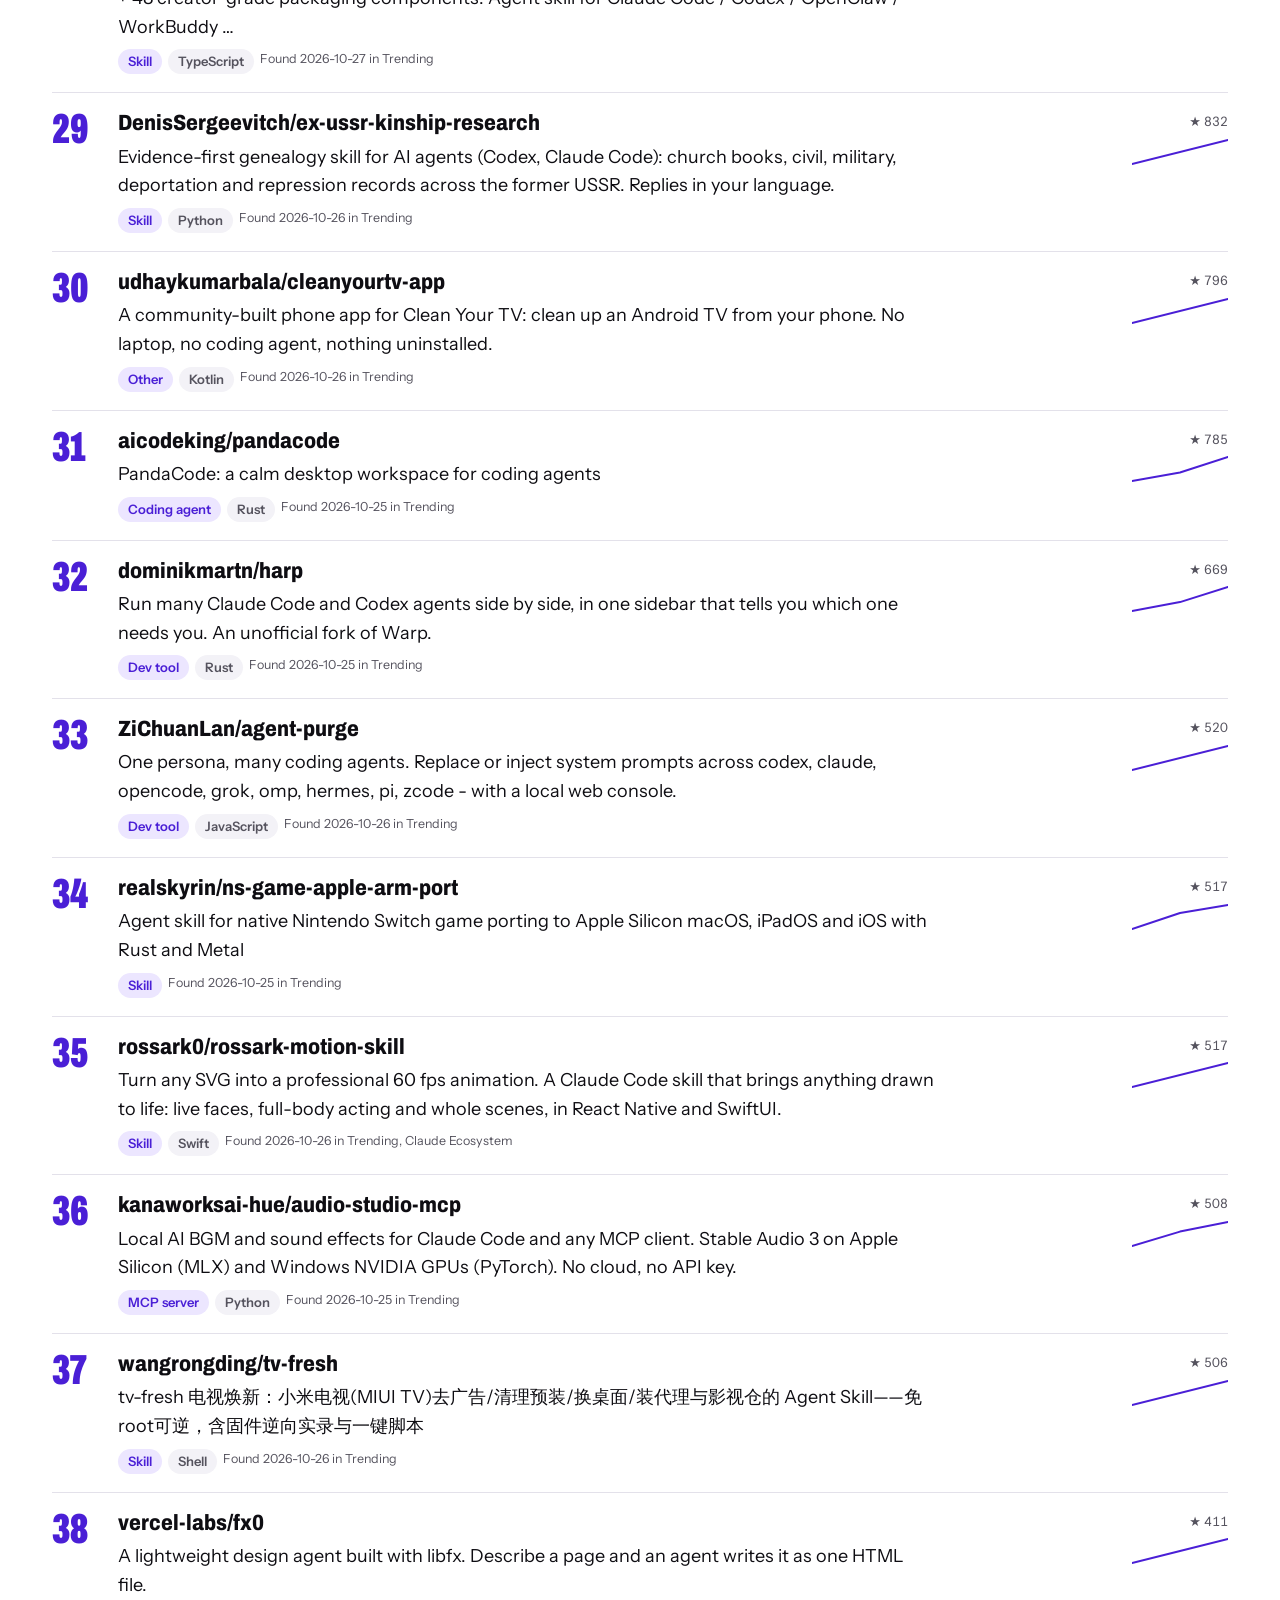
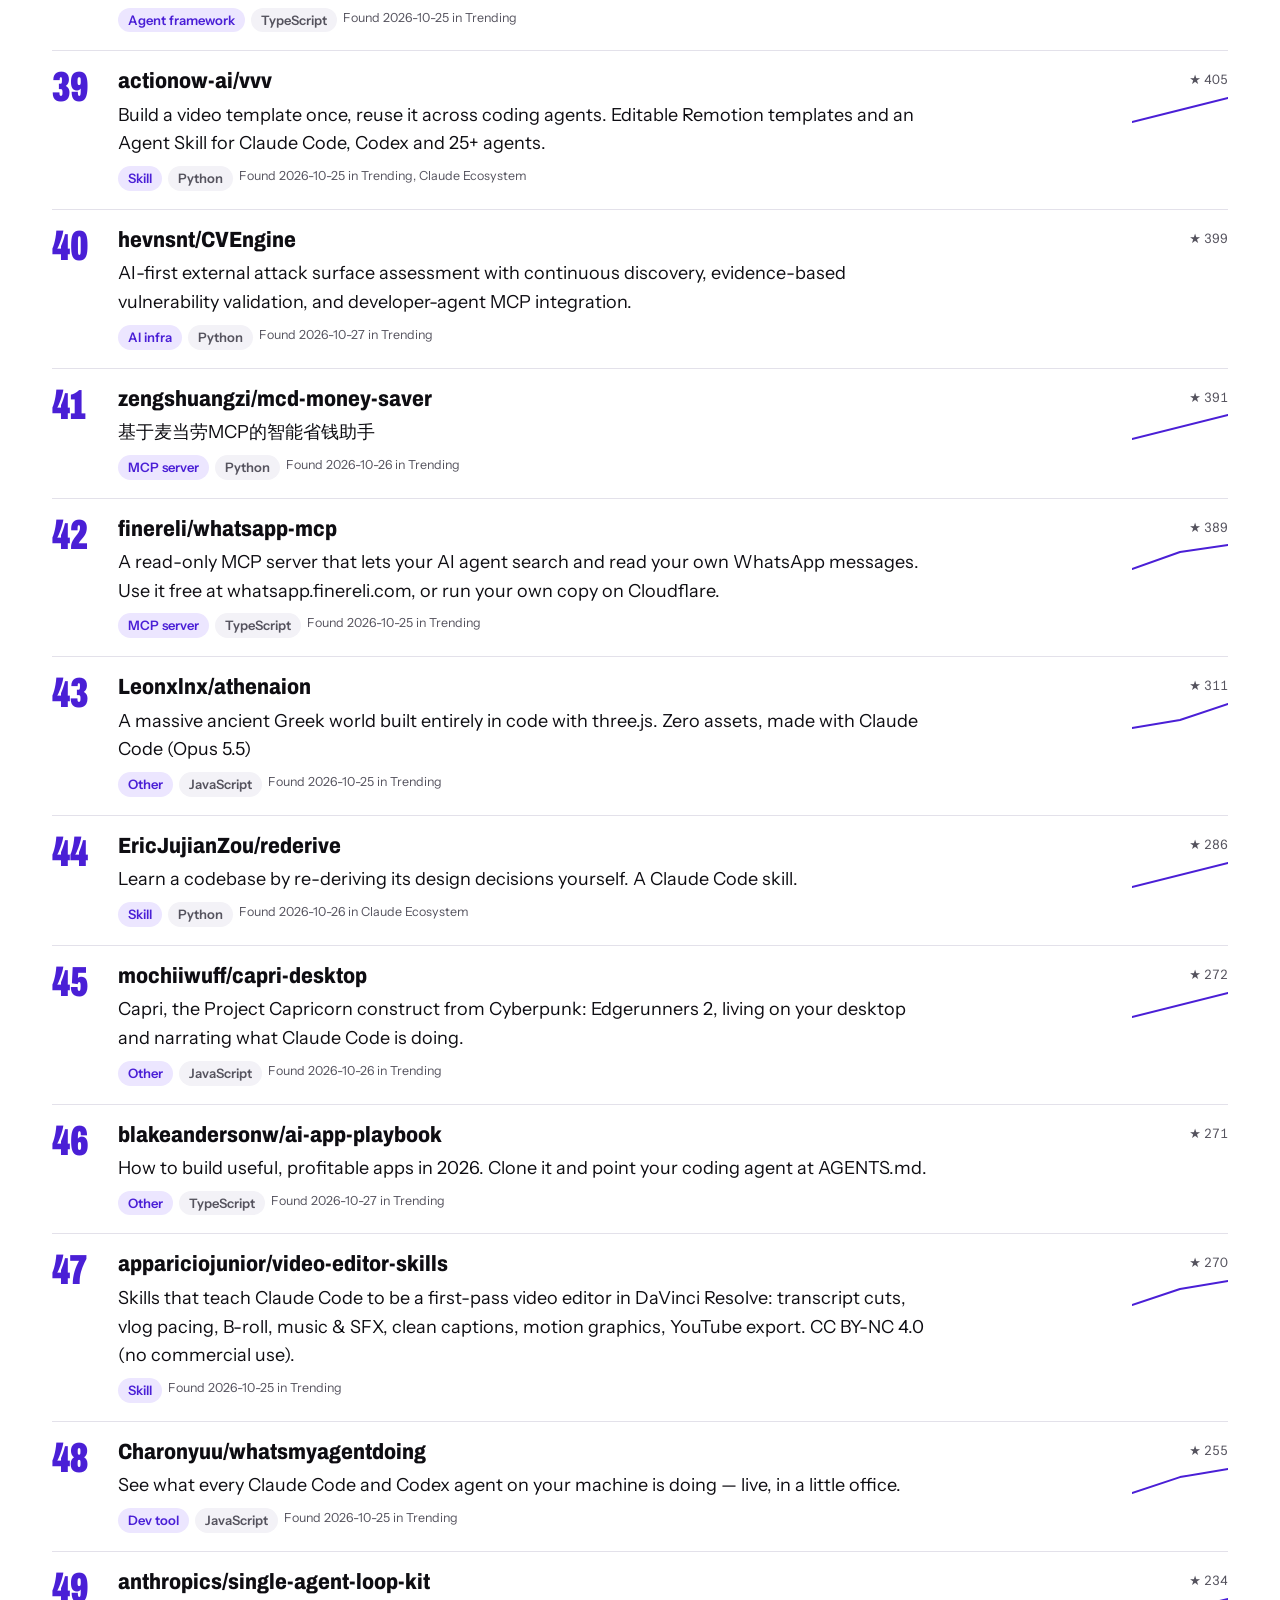
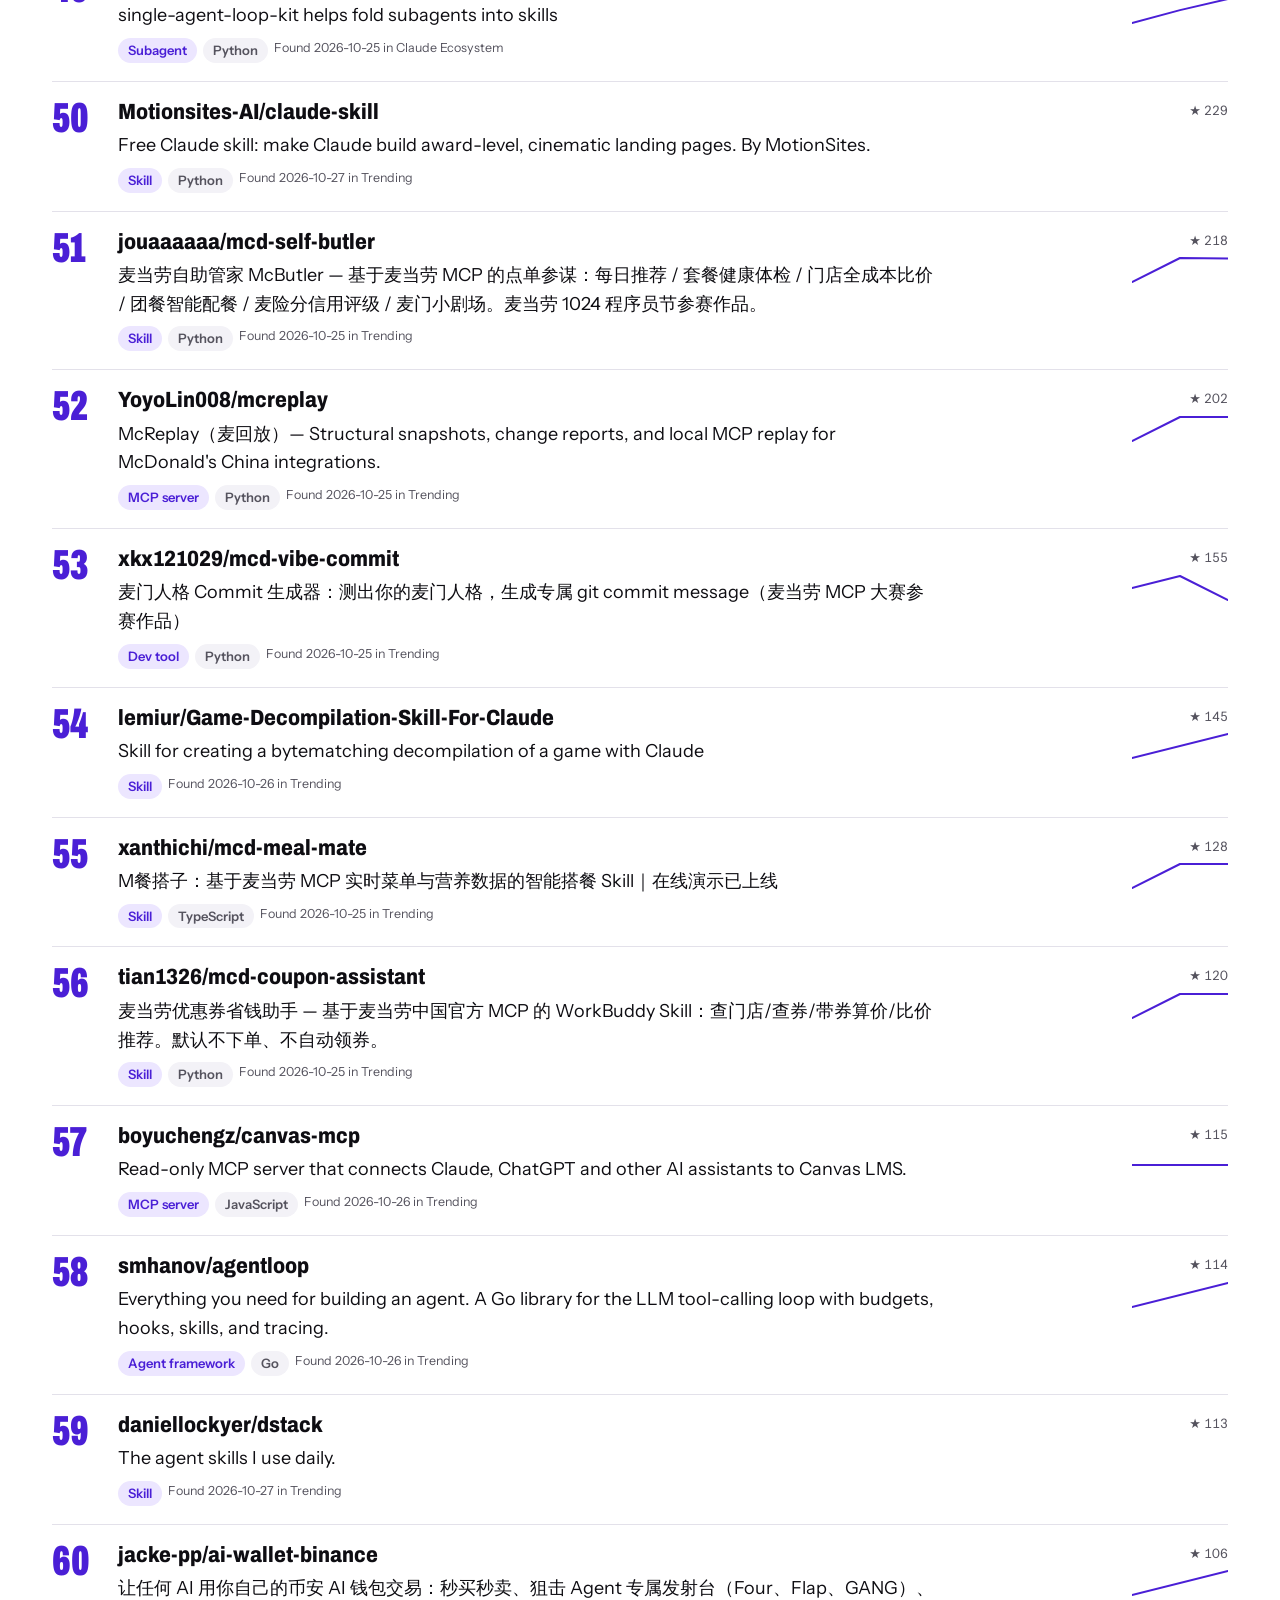
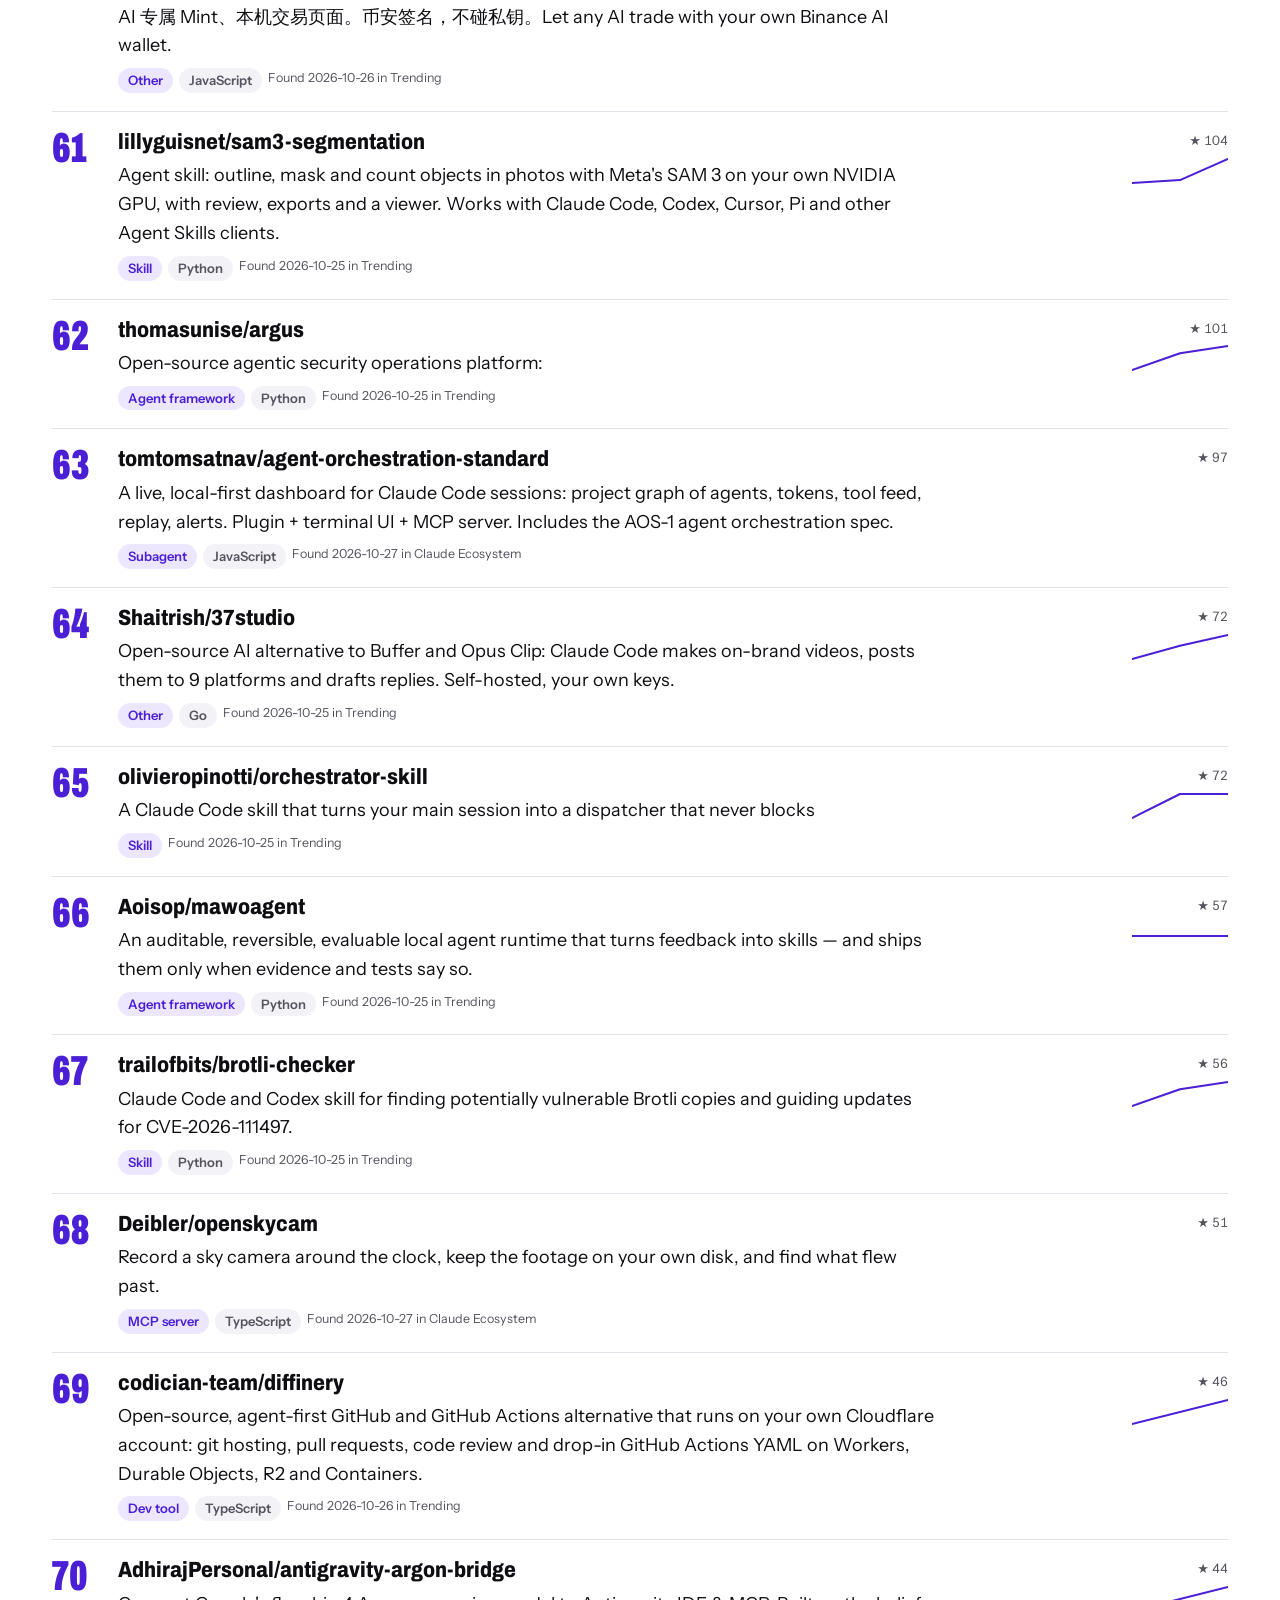
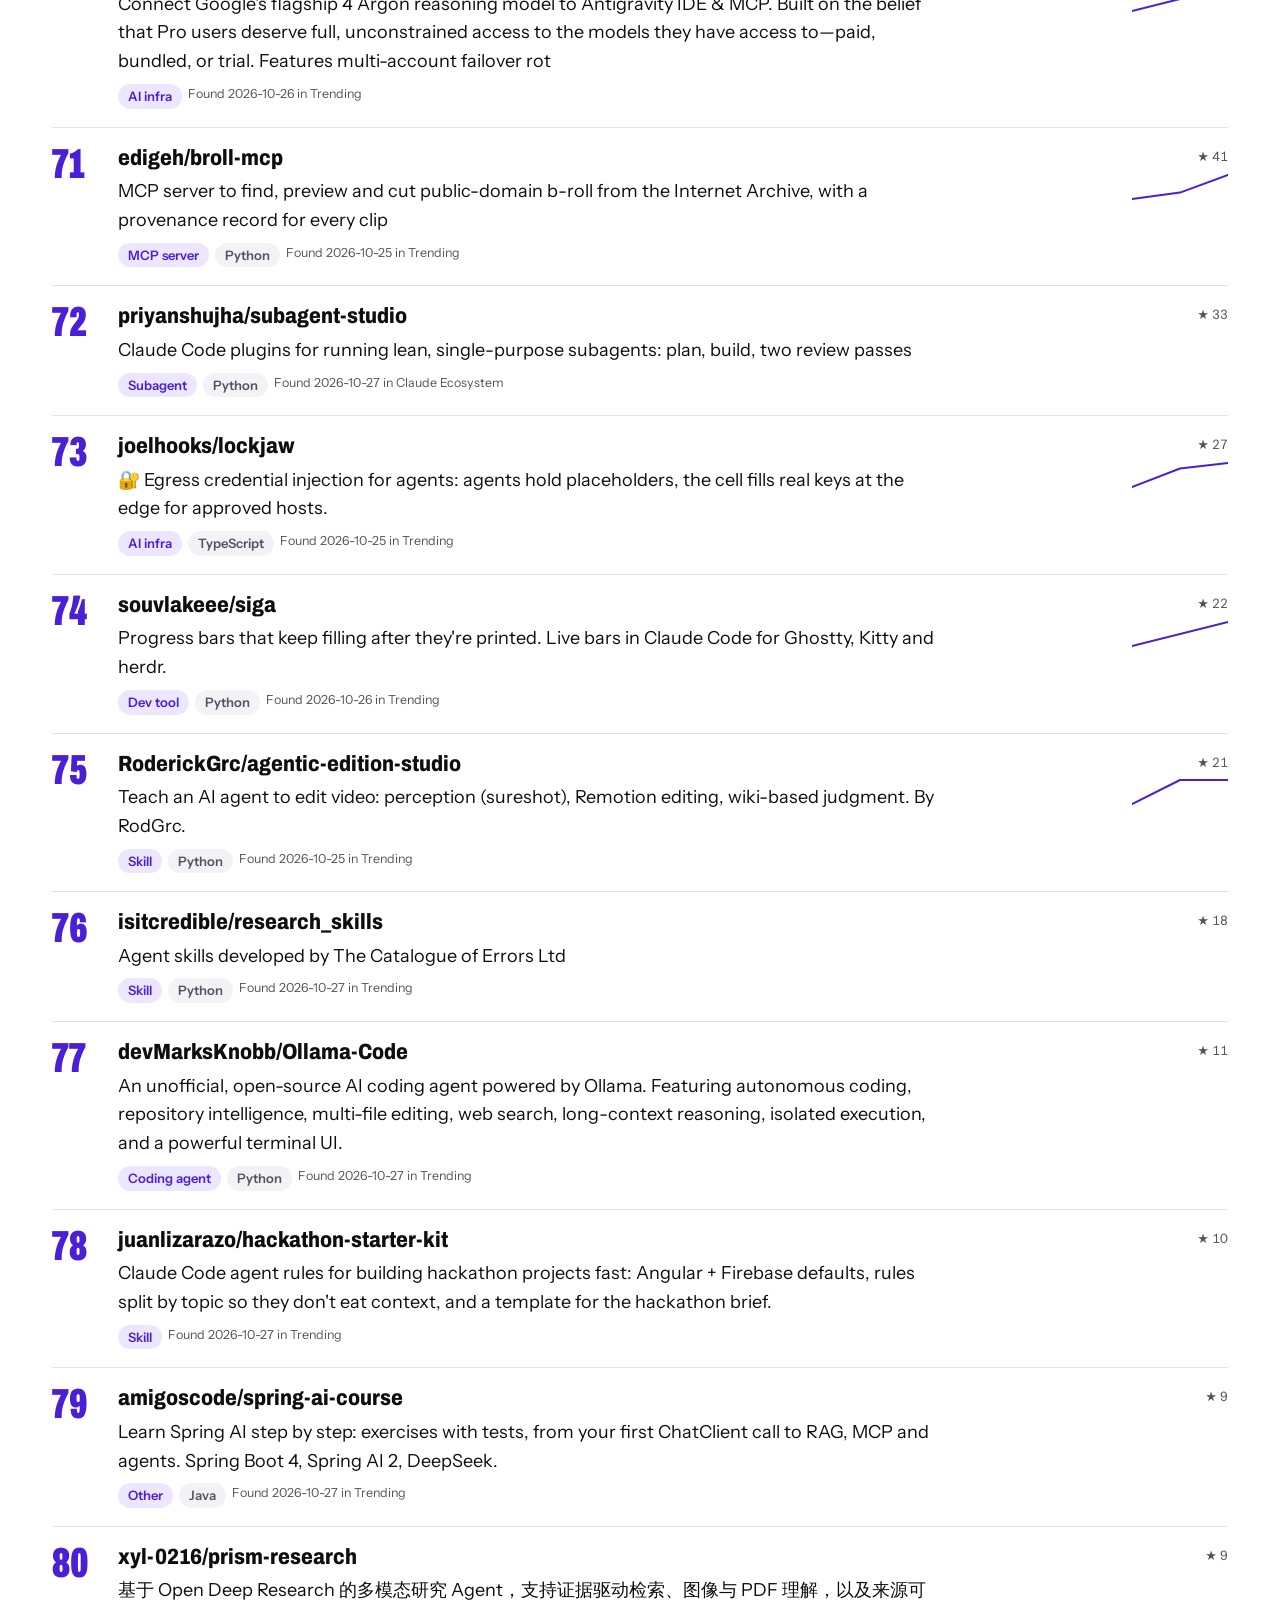
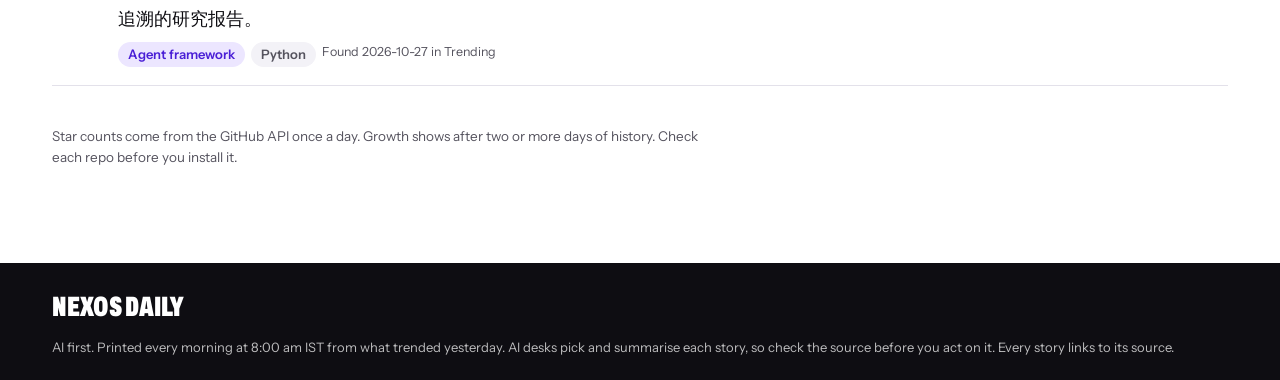
==== commit 673cdc26: "Show Trending, Tracker and Week in review in the same page; add Layoffs tracker - Views switch by UR" ====
--- a/tracker.html
+++ b/tracker.html
@@ -1,136 +1,7 @@
 <!doctype html>
-<html lang="en">
-<head>
-<meta charset="utf-8">
-<meta name="viewport" content="width=device-width,initial-scale=1,viewport-fit=cover">
-<title>Ecosystem Tracker · The Nexos Daily</title>
-<meta name="description" content="Every Claude skill, plugin, MCP server and agent repo the Nexos Daily desks have found, with star history.">
-<link rel="preconnect" href="https://fonts.googleapis.com">
-<link rel="preconnect" href="https://fonts.gstatic.com" crossorigin>
-<link href="https://fonts.googleapis.com/css2?family=Archivo:wdth,wght@62..125,700..900&family=Instrument+Sans:wght@400;500;600;700&family=Geist:wght@300..700&display=swap" rel="stylesheet">
-<script>try{var s=localStorage.getItem("nx-style");document.documentElement.dataset.style=(s==="minimal")?"minimal":"magazine"}catch(e){document.documentElement.dataset.style="magazine"}</script>
-<style>
-:root{
-  --bg:#ffffff;--bg-2:#f3f2f7;--ink:#0e0d12;--ink-2:#55535e;--line:#e3e1ea;--band:#0e0d12;--on-band:#ffffff;
-  --purple:#5b2ef0;--purple-ink:#4a1fd6;--purple-soft:#ece6ff;--on-purple:#ffffff;--up:#0a7a3d;
-  --f-display:"Archivo",Impact,"Arial Narrow",sans-serif;
-  --f-text:"Instrument Sans",system-ui,-apple-system,"Segoe UI",sans-serif;
-  color-scheme:light;
-}
-@media (prefers-color-scheme:dark){:root:not([data-theme="light"]){--bg:#0e0d12;--bg-2:#18171f;--ink:#f1f0f5;--ink-2:#a9a6b5;--line:#2a2833;--band:#000000;--purple:#6d44ff;--purple-ink:#b9a4ff;--purple-soft:#211a3d;--up:#4ad08a;color-scheme:dark}}
-:root[data-theme="dark"]{--bg:#0e0d12;--bg-2:#18171f;--ink:#f1f0f5;--ink-2:#a9a6b5;--line:#2a2833;--band:#000000;--purple:#6d44ff;--purple-ink:#b9a4ff;--purple-soft:#211a3d;--up:#4ad08a;color-scheme:dark}
-*,*::before,*::after{box-sizing:border-box}
-body{margin:0;background:var(--bg);color:var(--ink);font-family:var(--f-text);font-size:17px;line-height:1.55;-webkit-font-smoothing:antialiased}
-a{color:inherit}
-button,select{font:inherit;color:inherit}
-:focus-visible{outline:3px solid var(--purple);outline-offset:2px}
-.wrap{max-width:1100px;margin:0 auto;padding-inline:clamp(16px,3vw,32px)}
-.band{background:var(--band);color:var(--on-band)}
-.top{display:flex;align-items:center;justify-content:space-between;gap:12px;flex-wrap:wrap;padding-block:calc(14px + env(safe-area-inset-top,0px)) 12px}
-.word{display:flex;align-items:baseline;gap:10px;text-decoration:none;color:var(--on-band)}
-.word b{font-family:var(--f-display);font-weight:900;font-stretch:62%;font-size:clamp(40px,8vw,80px);line-height:.85;text-transform:uppercase}
-.word i{font-style:normal;font-family:var(--f-display);font-weight:800;font-stretch:75%;font-size:clamp(15px,2.2vw,22px);text-transform:uppercase;color:#b9a4ff;letter-spacing:.04em}
-.back{color:rgba(255,255,255,.85);font-size:14px;font-weight:600;text-decoration:none;border:1px solid rgba(255,255,255,.3);border-radius:999px;padding:7px 14px}
-.back:hover{background:#fff;color:#0e0d12}
-.meta{display:flex;justify-content:space-between;flex-wrap:wrap;gap:6px 16px;padding-bottom:12px;font-size:13px;font-weight:600;letter-spacing:.06em;text-transform:uppercase;color:rgba(255,255,255,.72)}
-.meta select{background:transparent;border:1px solid rgba(255,255,255,.3);border-radius:999px;color:#fff;padding:3px 10px;font-size:13px;font-weight:600}
-.meta select option{color:#0e0d12}
-.rail{position:sticky;top:0;z-index:5;background:var(--purple)}
-.rail .wrap{display:flex;gap:4px;overflow-x:auto;scrollbar-width:none}
-.tab{flex:none;height:48px;padding:0 16px;border:0;background:none;cursor:pointer;color:var(--on-purple);font-family:var(--f-display);font-weight:800;font-stretch:80%;font-size:17px;letter-spacing:.04em;text-transform:uppercase;border-bottom:4px solid transparent}
-.tab[aria-selected="true"]{border-bottom-color:#fff}
-.tab:hover{border-bottom-color:rgba(255,255,255,.5)}
-h1{margin:26px 0 4px;font-family:var(--f-display);font-weight:900;font-stretch:66%;font-size:clamp(38px,6vw,60px);line-height:.95;text-transform:uppercase}
-h1 span{color:var(--purple-ink)}
-.lede{margin:0 0 16px;color:var(--ink-2);max-width:60ch}
-.topics{display:flex;flex-wrap:wrap;align-items:center;gap:8px;padding:14px 0;border-top:1px solid var(--line);border-bottom:1px solid var(--line)}
-.topics .lbl{font-family:var(--f-display);font-weight:900;font-stretch:70%;font-size:18px;text-transform:uppercase;color:var(--purple-ink);margin-right:4px}
-.chip{display:inline-flex;align-items:center;height:30px;padding:0 12px;border:1.5px solid var(--ink);border-radius:999px;background:transparent;cursor:pointer;font-size:14px;font-weight:600;white-space:nowrap}
-.chip[aria-pressed="true"]{background:var(--purple);border-color:var(--purple);color:var(--on-purple)}
-.kinds{display:flex;flex-wrap:wrap;gap:8px;padding:14px 0 4px}
-ol.list{list-style:none;margin:8px 0 40px;padding:0;counter-reset:n}
-.repo{display:grid;grid-template-columns:52px minmax(0,1fr) auto;gap:4px 14px;align-items:start;padding:18px 0;border-bottom:1px solid var(--line);counter-increment:n}
-.repo::before{content:counter(n);font-family:var(--f-display);font-weight:900;font-stretch:62%;font-size:42px;line-height:.9;color:var(--purple-ink)}
-.repo h2{margin:0;font-family:var(--f-display);font-weight:800;font-stretch:85%;font-size:22px;line-height:1.15;word-break:break-word}
-.repo h2 a{text-decoration:none}
-.repo h2 a:hover{color:var(--purple-ink);text-decoration:underline}
-.repo p{margin:6px 0 0;max-width:68ch}
-.tags{display:flex;flex-wrap:wrap;gap:6px;margin-top:8px;font-size:13px;color:var(--ink-2)}
-.tag{background:var(--bg-2);border-radius:999px;padding:2px 10px;font-weight:600}
-.tag.kind{background:var(--purple-soft);color:var(--purple-ink)}
-.nums{text-align:right;white-space:nowrap}
-.gain{font-family:var(--f-display);font-weight:900;font-stretch:70%;font-size:24px;color:var(--up);font-variant-numeric:tabular-nums}
-.stars{font-size:13px;color:var(--ink-2);font-variant-numeric:tabular-nums}
-@media (max-width:560px){.repo{grid-template-columns:36px minmax(0,1fr)}.repo::before{font-size:32px}.nums{grid-column:2;text-align:left;display:flex;gap:10px;align-items:baseline}}
-.spark{display:block;margin:6px 0 2px auto;color:var(--purple-ink)}
-@media (max-width:560px){.spark{margin:0}}
-.links{display:flex;gap:8px}
-.empty{padding:56px 0;text-align:center;color:var(--ink-2)}
-.empty h2{margin:0 0 6px;font-family:var(--f-display);font-weight:900;font-stretch:70%;font-size:36px;text-transform:uppercase;color:var(--ink)}
-footer{background:var(--band);color:rgba(255,255,255,.72);font-size:13px}
-footer .wrap{padding-block:22px calc(22px + env(safe-area-inset-bottom,0px))}
-
-.ctrl{display:flex;flex-wrap:wrap;gap:10px;align-items:center;padding:14px 0;border-top:1px solid var(--line);border-bottom:1px solid var(--line)}
-.search{flex:1 1 220px;height:40px;padding:0 16px;border:2px solid var(--ink);border-radius:999px;background:var(--bg);color:var(--ink);font:15px var(--f-text)}
-.search:focus{border-color:var(--purple);outline:none}
-.sort{height:40px;border:1.5px solid var(--ink);border-radius:999px;background:var(--bg);padding:0 12px;font-weight:600;font-size:14px}
-.repo .first{font-size:12.5px;color:var(--ink-2)}
-.new{background:var(--purple);color:var(--on-purple);border-radius:999px;padding:1px 8px;font-size:11.5px;font-weight:700;letter-spacing:.04em;margin-left:6px;vertical-align:middle}
-</style>
-<link rel="stylesheet" href="min.css">
-</head>
-<body>
-<header class="band">
-  <div class="wrap top">
-    <a class="word" href="./"><b>Nexos</b><i>Tracker</i></a>
-    <span class="links"><a class="back" href="trending.html">Trending</a><a class="back" href="./">← The paper</a></span>
-  </div>
-  <div class="wrap meta"><span id="when">Loading</span><span id="count"></span></div>
-</header>
-<main class="wrap" id="main">
-  <h1>Ecosystem <span>tracker</span></h1>
-  <p class="lede">Every Claude skill, plugin, MCP server and agent repo the desks have found. A GitHub job saves the star count of each repo every day, so growth here comes from our own history.</p>
-  <div class="ctrl"><label class="sr" for="q" style="position:absolute;left:-9999px">Search</label><input class="search" id="q" type="search" placeholder="Search repos: skill, mcp, plugin…"><select class="sort" id="sort" aria-label="Sort by"><option value="g7">Fastest growth, 7 days</option><option value="g30">Fastest growth, 30 days</option><option value="g1">Fastest growth, 1 day</option><option value="stars">Most stars</option><option value="new">Newest found</option></select></div>
-  <div class="kinds" id="kinds"></div>
-  <ol class="list" id="list"><li class="empty"><h2>Loading</h2></li></ol>
-</main>
-<footer><div class="wrap">Star counts come from the GitHub API once a day. Growth shows after two or more days of history. Check each repo before you install it.</div></footer>
-<script>
-const $ = id => document.getElementById(id);
-const esc = s => String(s == null ? "" : s).replace(/[&<>"]/g, c => ({ "&": "&amp;", "<": "&lt;", ">": "&gt;", '"': "&quot;" }[c]));
-const num = n => typeof n === "number" ? n.toLocaleString("en-IN") : "–";
-const S = { rows: [], kind: null, q: "", sort: "g7", updated: "" };
-function growth(s, days) { if (s.length < 2) return null; const last = s[s.length - 1]; const cut = new Date(new Date(last[0] + "T00:00:00Z") - days * 864e5).toISOString().slice(0, 10); const base = s.filter(x => x[0] <= cut).pop(); return base ? last[1] - base[1] : null; }
-function spark(s) { s = s.slice(-30); if (s.length < 2) return ""; const v = s.map(x => x[1]), lo = Math.min(...v), hi = Math.max(...v), w = 96, h = 28;
-  const pts = v.map((y, i) => `${(i / (v.length - 1) * w).toFixed(1)},${(h - 2 - (hi === lo ? 0.5 : (y - lo) / (hi - lo)) * (h - 4)).toFixed(1)}`).join(" ");
-  return `<svg class="spark" viewBox="0 0 ${w} ${h}" width="${w}" height="${h}" role="img" aria-label="Stars over the last ${s.length} days"><polyline points="${pts}" fill="none" stroke="currentColor" stroke-width="2" stroke-linejoin="round" stroke-linecap="round"/></svg>`; }
-function render() {
-  const kinds = [...new Set(S.rows.map(r => r.kind).filter(Boolean))].sort();
-  $("kinds").innerHTML = kinds.length > 1 ? ["All"].concat(kinds).map(k => `<button type="button" class="chip" data-k="${esc(k)}" aria-pressed="${(k === "All" && !S.kind) || k === S.kind}">${esc(k)}</button>`).join("") : "";
-  const ws = S.q.toLowerCase().split(/\s+/).filter(Boolean);
-  const key = r => S.sort === "stars" ? (r.stars ?? -1) : S.sort === "new" ? r.first : (r[S.sort] ?? -1e9);
-  const list = S.rows.filter(r => (!S.kind || r.kind === S.kind) && ws.every(w => `${r.repo} ${r.description} ${r.kind}`.toLowerCase().includes(w)))
-    .sort((a, b) => { const x = key(a), y = key(b); return x < y ? 1 : x > y ? -1 : (b.stars || 0) - (a.stars || 0); });
-  $("count").textContent = `${list.length} of ${S.rows.length} repos`;
-  const week = new Date(Date.now() - 7 * 864e5).toISOString().slice(0, 10);
-  $("list").innerHTML = list.length ? list.slice(0, 200).map(r => `<li class="repo"><div><h2><a href="${esc(r.url)}" target="_blank" rel="noopener noreferrer">${esc(r.repo)}</a>${r.first >= week ? `<span class="new">NEW</span>` : ""}</h2>${r.description ? `<p>${esc(r.description)}</p>` : ""}
-      <div class="tags">${r.kind ? `<span class="tag kind">${esc(r.kind)}</span>` : ""}${r.language ? `<span class="tag">${esc(r.language)}</span>` : ""}<span class="first">Found ${esc(r.first)}${r.seen.length ? " in " + esc(r.seen.join(", ")) : ""}</span></div></div>
-      <div class="nums">${r.g7 != null ? `<div class="gain">+${num(r.g7)}</div><div class="stars">7 days</div>` : ""}<div class="stars">★ ${num(r.stars)}</div>${spark(r.s)}${r.g30 != null ? `<div class="stars">+${num(r.g30)} in 30 days</div>` : ""}</div></li>`).join("")
-    : `<li class="empty"><h2>Nothing here</h2><p>No repo matches.</p></li>`;
-}
-document.addEventListener("click", e => { const k = e.target.closest && e.target.closest("[data-k]"); if (k) { S.kind = k.dataset.k === "All" ? null : k.dataset.k; render(); } });
-$("q").addEventListener("input", e => { S.q = e.target.value; render(); });
-$("sort").addEventListener("change", e => { S.sort = e.target.value; render(); });
-(async function boot() {
-  let hist = {}, tracked = {};
-  try { const h = await (await fetch("stars/history.json", { cache: "no-cache" })).json(); hist = h.repos || {}; S.updated = h.updated || ""; } catch (e) {}
-  try { tracked = (await (await fetch("stars/tracked.json", { cache: "no-cache" })).json()).repos || {}; } catch (e) {}
-  S.rows = [...new Set(Object.keys(tracked).concat(Object.keys(hist)))].map(repo => { const h = hist[repo] || {}, t = tracked[repo] || {};
-    const s = Object.entries(Object.assign({}, t.reported || {}, h.s || {})).sort((a, b) => a[0].localeCompare(b[0]));
-    return { repo, url: h.url || `https://github.com/${repo}`, description: h.description || t.description || "", kind: h.kind || t.kind || "Other", language: h.language || "", first: t.first_seen || h.first_seen || "", seen: t.seen_in || h.seen_in || [], gone: !!h.gone, s, stars: s.length ? s[s.length - 1][1] : null, g1: growth(s, 1), g7: growth(s, 7), g30: growth(s, 30) }; }).filter(r => !r.gone);
-  $("when").textContent = S.updated ? `Stars updated ${S.updated}` : "Star history starts today";
-  render();
-})();
-</script>
-</body>
-</html>
+<html lang="en"><head><meta charset="utf-8"><meta name="viewport" content="width=device-width,initial-scale=1">
+<title>The Nexos Daily</title>
+<script>var h=(location.hash||"").slice(1);location.replace("./#tracker"+(("tracker"==="trending"&&/^(weekly|monthly)$/.test(h))?"/"+h:""));</script>
+<meta http-equiv="refresh" content="0; url=./#tracker">
+<style>body{font-family:system-ui,sans-serif;padding:24px}</style></head>
+<body><p>This page moved into the paper. <a href="./#tracker">Open it here</a>.</p></body></html>
